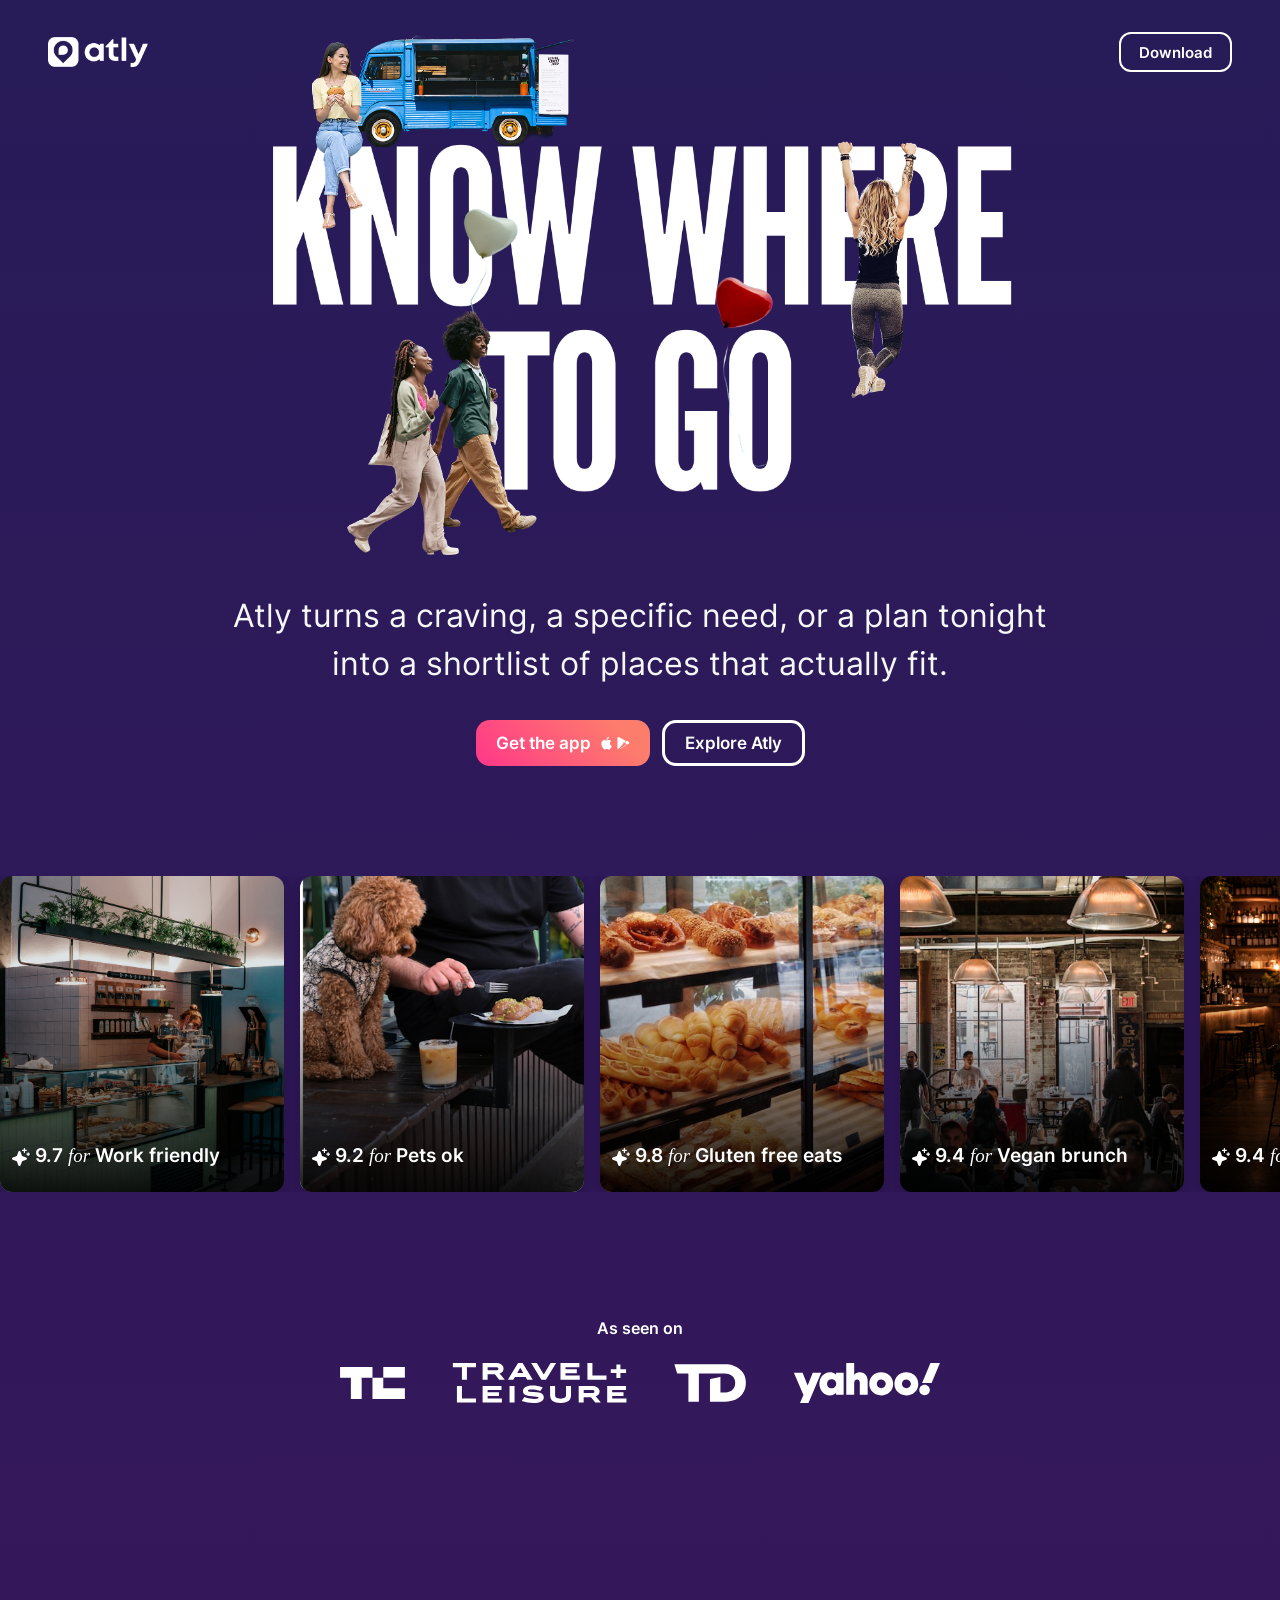
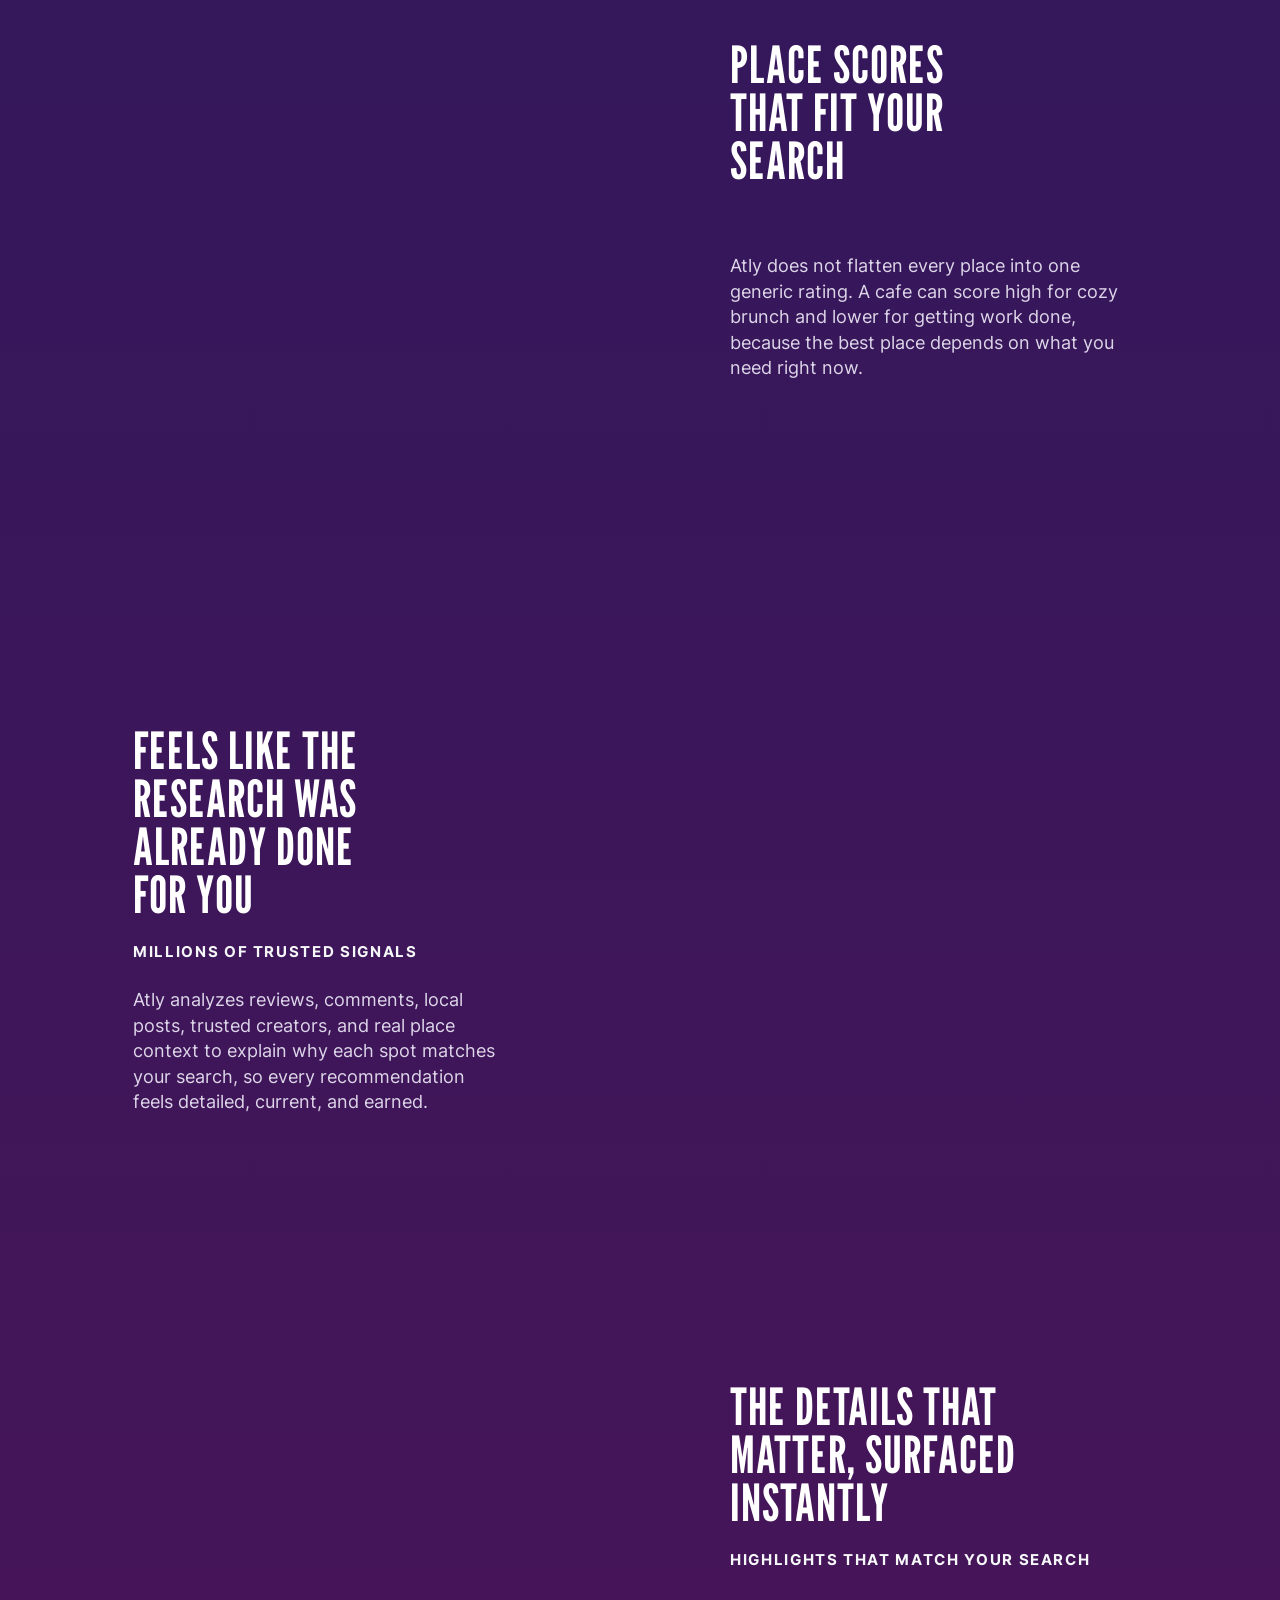
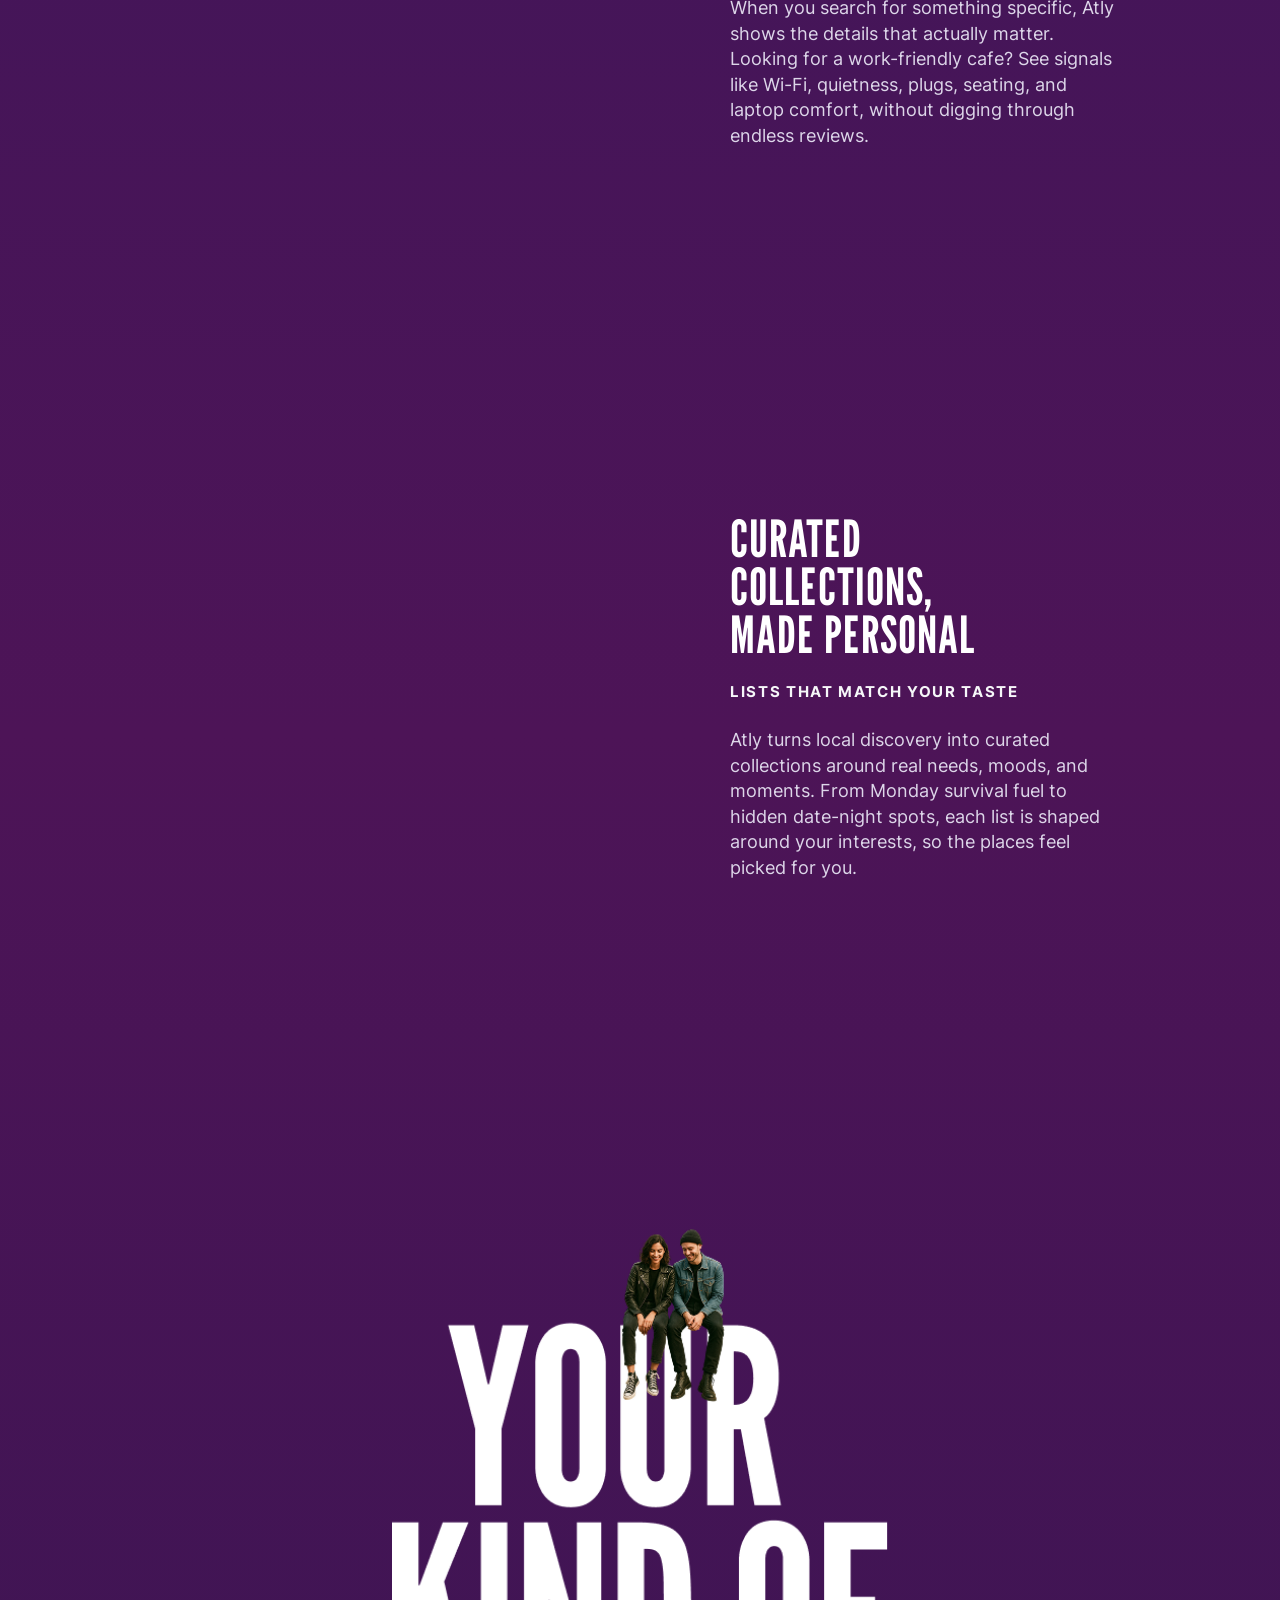
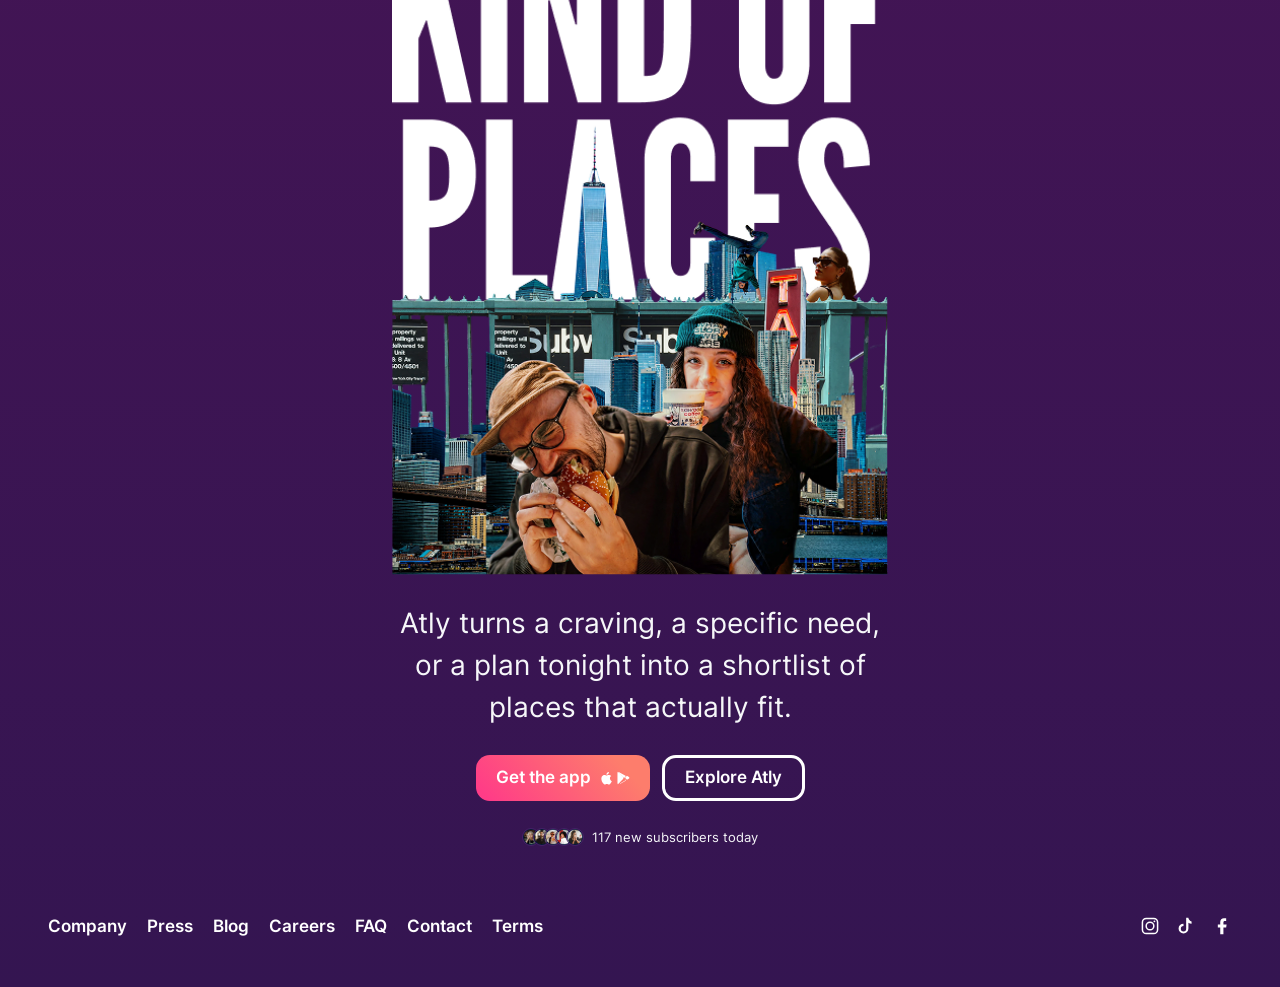
==== landing.html @ 6e307c1f "Add landing page with 4 feature sections New landing.html with placeholder image containers (5% opac" ====
<!DOCTYPE html>
<html lang="en">
<head>
  <meta charset="UTF-8">
  <meta name="viewport" content="width=device-width, initial-scale=1.0">
  <title>Atly | Know where to go</title>
  <meta
    name="description"
    content="Atly turns a craving, a specific need, or a plan tonight into a shortlist of places that actually fit."
  >
  <link rel="icon" href="assets/app-icon.png">
  <link rel="preconnect" href="https://fonts.googleapis.com">
  <link rel="preconnect" href="https://fonts.gstatic.com" crossorigin>
  <link href="https://fonts.googleapis.com/css2?family=League+Gothic&display=swap" rel="stylesheet">
  <link rel="preload" href="assets/Inter-Regular.ttf" as="font" type="font/ttf" crossorigin>
  <link rel="preload" href="assets/Inter-SemiBold.ttf" as="font" type="font/ttf" crossorigin>
  <link rel="preload" href="assets/Inter-Bold.ttf" as="font" type="font/ttf" crossorigin>
  <link rel="stylesheet" href="styles.css">
</head>
<body>
  <header class="site-header" aria-label="Atly landing page header">
    <a class="brand" href="#top" aria-label="Atly home">
      <img class="brand-wordmark" src="assets/logo-wordmark.png" alt="Atly">
    </a>

    <a class="button button-outline button-header header-download" href="https://apps.apple.com/us/app/atly-know-where-to-go/id1449597018">
      Download
    </a>

    <button class="hamburger" aria-label="Open menu" aria-expanded="false" aria-controls="mobile-menu">
      <svg width="24" height="24" viewBox="0 0 24 24" fill="none">
        <line x1="3" y1="6" x2="21" y2="6" stroke="currentColor" stroke-width="2" stroke-linecap="round"/>
        <line x1="3" y1="12" x2="21" y2="12" stroke="currentColor" stroke-width="2" stroke-linecap="round"/>
        <line x1="3" y1="18" x2="21" y2="18" stroke="currentColor" stroke-width="2" stroke-linecap="round"/>
      </svg>
    </button>

    <nav id="mobile-menu" class="mobile-menu" aria-label="Mobile navigation">
      <button class="mobile-menu__close" aria-label="Close menu">
        <svg width="24" height="24" viewBox="0 0 24 24" fill="none">
          <line x1="6" y1="6" x2="18" y2="18" stroke="currentColor" stroke-width="2" stroke-linecap="round"/>
          <line x1="18" y1="6" x2="6" y2="18" stroke="currentColor" stroke-width="2" stroke-linecap="round"/>
        </svg>
      </button>
      <a href="https://www.atly.com/">Company</a>
      <a href="https://www.atly.com/news">Press</a>
      <a href="https://www.atly.com/blog">Blog</a>
      <a href="https://www.atly.com/careers">Careers</a>
      <a href="#faq">FAQ</a>
      <a href="https://www.atly.com/contact-us">Contact</a>
      <a href="https://www.atly.com/terms-of-use">Terms</a>
    </nav>
  </header>

  <main id="top">
    <section class="hero" aria-labelledby="hero-title">
      <div class="hero__canvas">
        <div class="hero__main">
          <h1 id="hero-title" class="sr-only">Know where to go</h1>
          <div class="hero__heading-wrap" aria-hidden="true">
            <img
              class="hero__heading-image"
              src="assets/final-frame/hero-heading.png"
              alt=""
            >
          </div>

          <p class="hero__copy">
            Atly turns a craving, a specific need, or a plan tonight<br>into a shortlist of places that actually fit.
          </p>

          <div class="hero__actions" aria-label="Primary actions">
            <a class="button button-primary" href="https://apps.apple.com/us/app/atly-know-where-to-go/id1449597018">
              <span>Get the app</span>
              <span class="store-icons" aria-hidden="true">
                <svg viewBox="0 0 17 20" role="presentation">
                  <path d="M14.1 10.5c0-2.1 1.8-3.1 1.9-3.2-1-1.5-2.7-1.7-3.3-1.7-1.4-.2-2.7.8-3.4.8-.7 0-1.8-.8-3-.8-1.5 0-2.9.9-3.7 2.2-1.6 2.8-.4 6.9 1.2 9.1.8 1.1 1.7 2.4 2.9 2.3 1.2 0 1.6-.8 3-.8 1.4 0 1.8.8 3 .8 1.2 0 2-1.1 2.8-2.2.9-1.3 1.3-2.6 1.3-2.7-.1 0-2.7-1-2.7-4zM11.8 4.1c.6-.7 1.1-1.8 1-2.8-.9 0-2 .6-2.7 1.3-.6.7-1.1 1.8-1 2.8 1 .1 2-.5 2.7-1.3z" fill="currentColor"/>
                </svg>
                <svg viewBox="0 0 18 20" role="presentation">
                  <path d="M9.4 9.1 1.8 1.2c-.4.3-.7.8-.7 1.5v14.6c0 .7.3 1.2.7 1.5l7.6-7.9zm1.2 1.2 2.6 2.7-9 5.1c.3.2.7.2 1.1 0l8.1-4.6-2.8-3.2zm6.4-2.2-2.4-1.4-2.7 2.9 2.8 2.9 2.3-1.3c.7-.4 1.1-.9 1.1-1.6 0-.6-.4-1.1-1.1-1.5zm-12.8-6 9 5.1-2.6 2.7-7.6-7.8c.4-.3.9-.3 1.2 0z" fill="currentColor"/>
                </svg>
              </span>
            </a>

            <a class="button button-outline" href="https://www.atly.com/">
              Explore Atly
            </a>
          </div>
        </div>

        <div class="spotlight" aria-labelledby="spotlight-title">
        <h2 id="spotlight-title" class="sr-only">Examples of Atly context-based scoring</h2>

        <div class="spotlight__viewport">
          <div class="spotlight__rail" data-hero-rail aria-label="Atly score examples">
            <div class="spotlight__track" data-hero-track>
              <article class="spotlight-card">
                <img src="assets/figma/card-work-friendly.png" alt="Bright cafe interior with airy seating">
                <p class="spotlight-card__score">
                  <img src="assets/figma/icon-sparkle.svg" alt="" aria-hidden="true">
                  <span>9.7 <em>for</em> Work friendly</span>
                </p>
              </article>

              <article class="spotlight-card">
                <img src="assets/figma/card-pets-ok.png" alt="Curly dog near a coffee counter">
                <p class="spotlight-card__score">
                  <img src="assets/figma/icon-sparkle.svg" alt="" aria-hidden="true">
                  <span>9.2 <em>for</em> Pets ok</span>
                </p>
              </article>

              <article class="spotlight-card">
                <img src="assets/figma/card-gluten-free.png" alt="Pastries displayed behind glass">
                <p class="spotlight-card__score">
                  <img src="assets/figma/icon-sparkle.svg" alt="" aria-hidden="true">
                  <span>9.8 <em>for</em> Gluten free eats</span>
                </p>
              </article>

              <article class="spotlight-card">
                <img src="assets/figma/card-vegan-brunch.png" alt="Cafe dining room with tall windows">
                <p class="spotlight-card__score">
                  <img src="assets/figma/icon-sparkle.svg" alt="" aria-hidden="true">
                  <span>9.4 <em>for</em> Vegan brunch</span>
                </p>
              </article>

              <article class="spotlight-card">
                <img src="assets/figma/card-date-night.png" alt="Moody restaurant with a couple at dinner">
                <p class="spotlight-card__score">
                  <img src="assets/figma/icon-sparkle.svg" alt="" aria-hidden="true">
                  <span>9.4 <em>for</em> Date night</span>
                </p>
              </article>
            </div>
          </div>
        </div>
        </div>

      </div>
    </section>

    <div class="press-strip" aria-label="Press mentions">
      <p>As seen on</p>
      <img src="assets/figma/logo-strip.svg" alt="TC, Travel + Leisure, TD, and Yahoo">
    </div>

    <section class="feature feature-score" aria-labelledby="feature-score-title">
      <div class="feature__visual">
        <div class="feature__visual-placeholder"></div>
      </div>

      <div class="feature__copy feature__copy--score">
        <h2 id="feature-score-title" class="fade-in-up">
          <span>Place scores</span>
          <span>that fit your</span>
          <span>search</span>
        </h2>
        <p class="feature__support fade-in-up">One place. Different scores.</p>
        <p class="fade-in-up">
          Atly does not flatten every place into one generic rating. A cafe can score high for cozy brunch and lower for getting work done, because the best place depends on what you need right now.
        </p>
      </div>
    </section>

    <section class="feature feature-signals" aria-labelledby="feature-signals-title">
      <div class="feature__visual">
        <div class="feature__visual-placeholder"></div>
      </div>

      <div class="feature__copy feature__copy--signals">
        <h2 id="feature-signals-title" class="fade-in-up">
          <span>Feels like the</span>
          <span>research was</span>
          <span>already done</span>
          <span>for you</span>
        </h2>
        <p class="feature__support fade-in-up">Millions of trusted signals</p>
        <p class="fade-in-up">
          Atly analyzes reviews, comments, local posts, trusted creators, and real place context to explain why each spot matches your search, so every recommendation feels detailed, current, and earned.
        </p>
      </div>
    </section>

    <section class="feature feature-highlights" aria-labelledby="feature-highlights-title">
      <div class="feature__visual">
        <div class="feature__visual-placeholder"></div>
      </div>

      <div class="feature__copy feature__copy--highlights">
        <h2 id="feature-highlights-title" class="fade-in-up">
          <span>The details that</span>
          <span>matter, surfaced</span>
          <span>instantly</span>
        </h2>
        <p class="feature__support fade-in-up">Highlights that match your search</p>
        <p class="fade-in-up">
          When you search for something specific, Atly shows the details that actually matter. Looking for a work-friendly cafe? See signals like Wi-Fi, quietness, plugs, seating, and laptop comfort, without digging through endless reviews.
        </p>
      </div>
    </section>

    <section class="feature feature-collections" aria-labelledby="feature-collections-title">
      <div class="feature__visual">
        <div class="feature__visual-placeholder"></div>
      </div>

      <div class="feature__copy feature__copy--collections">
        <h2 id="feature-collections-title" class="fade-in-up">
          <span>Curated</span>
          <span>collections,</span>
          <span>made personal</span>
        </h2>
        <p class="feature__support fade-in-up">Lists that match your taste</p>
        <p class="fade-in-up">
          Atly turns local discovery into curated collections around real needs, moods, and moments. From Monday survival fuel to hidden date-night spots, each list is shaped around your interests, so the places feel picked for you.
        </p>
      </div>
    </section>

    <section class="closing" aria-labelledby="closing-title">
      <div class="closing__inner">
        <h2 id="closing-title" class="sr-only">Your kind of places</h2>
        <img
          class="closing__heading-image"
          src="assets/FooterCollage.png"
          alt=""
          aria-hidden="true"
        >

        <p class="closing__copy">
          Atly turns a craving, a specific need,<br>or a plan tonight into a shortlist of<br>places that actually fit.
        </p>

        <div class="hero__actions" aria-label="Closing actions">
          <a class="button button-primary" href="https://apps.apple.com/us/app/atly-know-where-to-go/id1449597018">
            <span>Get the app</span>
            <span class="store-icons" aria-hidden="true">
              <svg viewBox="0 0 17 20" role="presentation">
                <path d="M14.1 10.5c0-2.1 1.8-3.1 1.9-3.2-1-1.5-2.7-1.7-3.3-1.7-1.4-.2-2.7.8-3.4.8-.7 0-1.8-.8-3-.8-1.5 0-2.9.9-3.7 2.2-1.6 2.8-.4 6.9 1.2 9.1.8 1.1 1.7 2.4 2.9 2.3 1.2 0 1.6-.8 3-.8 1.4 0 1.8.8 3 .8 1.2 0 2-1.1 2.8-2.2.9-1.3 1.3-2.6 1.3-2.7-.1 0-2.7-1-2.7-4zM11.8 4.1c.6-.7 1.1-1.8 1-2.8-.9 0-2 .6-2.7 1.3-.6.7-1.1 1.8-1 2.8 1 .1 2-.5 2.7-1.3z" fill="currentColor"/>
              </svg>
              <svg viewBox="0 0 18 20" role="presentation">
                <path d="M9.4 9.1 1.8 1.2c-.4.3-.7.8-.7 1.5v14.6c0 .7.3 1.2.7 1.5l7.6-7.9zm1.2 1.2 2.6 2.7-9 5.1c.3.2.7.2 1.1 0l8.1-4.6-2.8-3.2zm6.4-2.2-2.4-1.4-2.7 2.9 2.8 2.9 2.3-1.3c.7-.4 1.1-.9 1.1-1.6 0-.6-.4-1.1-1.1-1.5zm-12.8-6 9 5.1-2.6 2.7-7.6-7.8c.4-.3.9-.3 1.2 0z" fill="currentColor"/>
              </svg>
            </span>
          </a>

          <a class="button button-outline" href="https://www.atly.com/">
            Explore Atly
          </a>
        </div>

        <div class="subscriber-proof">
          <div class="subscriber-proof__avatars" aria-hidden="true">
            <img src="assets/figma/avatar-1.png" alt="">
            <img src="assets/figma/avatar-2.png" alt="">
            <img src="assets/figma/avatar-3.png" alt="">
            <img src="assets/figma/avatar-4.png" alt="">
            <img src="assets/figma/avatar-5.png" alt="">
          </div>
          <p>117 new subscribers today</p>
        </div>

        <footer class="site-footer">
          <nav class="footer-links" aria-label="Footer">
            <a href="https://www.atly.com/">Company</a>
            <a href="https://www.atly.com/news">Press</a>
            <a href="https://www.atly.com/blog">Blog</a>
            <a href="https://www.atly.com/careers">Careers</a>
            <a href="#faq">FAQ</a>
            <a href="https://www.atly.com/contact-us">Contact</a>
            <a href="https://www.atly.com/terms-of-use">Terms</a>
          </nav>

          <div class="footer-social" aria-label="Social links">
            <a href="https://www.instagram.com/atly/" aria-label="Atly on Instagram">
              <svg viewBox="0 0 24 24" role="presentation">
                <path d="M7.5 2h9A5.5 5.5 0 0 1 22 7.5v9a5.5 5.5 0 0 1-5.5 5.5h-9A5.5 5.5 0 0 1 2 16.5v-9A5.5 5.5 0 0 1 7.5 2Zm0 1.8A3.7 3.7 0 0 0 3.8 7.5v9a3.7 3.7 0 0 0 3.7 3.7h9a3.7 3.7 0 0 0 3.7-3.7v-9a3.7 3.7 0 0 0-3.7-3.7Zm9.8 1.5a1.1 1.1 0 1 1 0 2.2 1.1 1.1 0 0 1 0-2.2ZM12 6.5A5.5 5.5 0 1 1 6.5 12 5.5 5.5 0 0 1 12 6.5Zm0 1.8A3.7 3.7 0 1 0 15.7 12 3.7 3.7 0 0 0 12 8.3Z" fill="currentColor"/>
              </svg>
            </a>
            <a href="https://www.tiktok.com/@atlyofficial" aria-label="Atly on TikTok">
              <svg viewBox="0 0 24 24" role="presentation">
                <path d="M14.8 2c.4 2.2 1.7 3.8 3.9 4.5v2.8a7.5 7.5 0 0 1-3.8-1.1v6.9A5.9 5.9 0 1 1 9 9.2v2.9a3.2 3.2 0 1 0 3.2 3.2V2h2.6Z" fill="currentColor"/>
              </svg>
            </a>
            <a href="https://www.facebook.com/atlyofficial" aria-label="Atly on Facebook">
              <svg viewBox="0 0 24 24" role="presentation">
                <path d="M13.7 22v-8.3H17l.5-3.6h-3.8V7.8c0-1 .3-1.8 1.8-1.8H17V2.7c-.3 0-1.4-.1-2.7-.1-2.6 0-4.4 1.6-4.4 4.6v2.9H7v3.6h2.9V22h3.8Z" fill="currentColor"/>
              </svg>
            </a>
          </div>
        </footer>
      </div>
    </section>
  </main>

  <script src="script.js"></script>
</body>
</html>
---- styles.css ----
:root {
  --bg-top: #271b58;
  --bg-mid: #4d1457;
  --bg-bottom: #341551;
  --white: #ffffff;
  --copy: #f6f7f9;
  --copy-soft: #ddd6e9;
  --shell-width: 1014px;
  --content-width: 1014px;
  --header-width: 1280px;
  --hero-frame-height: 834px;
  --card-width: 284px;
  --card-gap: 16px;
  --spotlight-card-height: 316px;
  /* Default card row (25-1733): uniform height; vertical nudge matches anchored rail */
  --spotlight-shift-y: calc(var(--spotlight-card-height) * 0.72);
  --hero-edge-gap: 16px;
  --hero-clear-to-cards: calc(var(--hero-edge-gap) + var(--spotlight-card-height) * 0.15);
  --feature-gap: 48px;
  --feature-gap-signals: 88px;
  /* 64px top inset + logo / button row */
  --site-header-stack: 80px;
  --hero-copy-size: 32px;
  --footer-link-size: 17px;
  /* Figma default row (25:1733) */
  --shadow-card: 0 3.2px 9.6px rgba(0, 0, 0, 0.1), 0 9.6px 28.8px rgba(0, 0, 0, 0.13);
  --ease-out: cubic-bezier(0.23, 1, 0.32, 1);
  --ease-in-out: cubic-bezier(0.77, 0, 0.175, 1);
}

@font-face {
  font-family: "Inter";
  src: url("assets/Inter-Regular.ttf") format("truetype");
  font-weight: 400;
  font-display: swap;
}

@font-face {
  font-family: "Inter";
  src: url("assets/Inter-SemiBold.ttf") format("truetype");
  font-weight: 600;
  font-display: swap;
}

@font-face {
  font-family: "Inter";
  src: url("assets/Inter-Bold.ttf") format("truetype");
  font-weight: 700;
  font-display: swap;
}

* {
  box-sizing: border-box;
}

html {
  scroll-behavior: smooth;
  background: var(--bg-bottom);
}

body {
  position: relative;
  min-height: 100vh;
  min-width: 320px;
  margin: 0;
  color: var(--white);
  font-family: "Inter", sans-serif;
  overflow-x: hidden;
  background: linear-gradient(180deg, var(--bg-top) 0%, #36175b 31%, var(--bg-mid) 68%, var(--bg-bottom) 100%);
}

body::before {
  position: fixed;
  inset: 0;
  z-index: -1;
  content: "";
  pointer-events: none;
  background:
    linear-gradient(rgba(255, 255, 255, 0.022) 1px, transparent 1px),
    linear-gradient(90deg, rgba(255, 255, 255, 0.022) 1px, transparent 1px);
  background-size: 78px 78px;
}

img {
  display: block;
  max-width: 100%;
}

a {
  color: inherit;
  text-decoration: none;
}

button {
  font: inherit;
}

.sr-only {
  position: absolute;
  width: 1px;
  height: 1px;
  padding: 0;
  margin: -1px;
  overflow: hidden;
  clip: rect(0, 0, 0, 0);
  white-space: nowrap;
  border: 0;
}

.feature {
  width: calc(100% - 40px);
  max-width: var(--content-width);
  margin: 0 auto;
}

.site-header {
  display: flex;
  align-items: center;
  justify-content: space-between;
  width: 100%;
  max-width: none;
  margin: 0;
  padding: 32px 48px 0;
  box-sizing: border-box;
}

.brand-wordmark {
  width: 100px;
  height: auto;
}

.hamburger {
  display: none;
  align-items: center;
  justify-content: center;
  width: 44px;
  height: 44px;
  padding: 0;
  border: 0;
  border-radius: 8px;
  background: transparent;
  color: var(--white);
  cursor: pointer;
}

.mobile-menu {
  display: none;
  position: fixed;
  inset: 0;
  z-index: 100;
  flex-direction: column;
  align-items: center;
  justify-content: center;
  gap: 28px;
  background: var(--bg-top);
  opacity: 0;
  visibility: hidden;
  transition: opacity 250ms var(--ease-out), visibility 250ms var(--ease-out);
}

.mobile-menu.is-open {
  opacity: 1;
  visibility: visible;
}

.mobile-menu__close {
  position: absolute;
  top: 24px;
  right: 20px;
  display: flex;
  align-items: center;
  justify-content: center;
  width: 44px;
  height: 44px;
  padding: 0;
  border: 0;
  background: transparent;
  color: var(--white);
  cursor: pointer;
}

.mobile-menu a {
  font-size: 20px;
  font-weight: 600;
  color: var(--white);
  line-height: 1.6;
}

.button {
  display: inline-flex;
  align-items: center;
  justify-content: center;
  gap: 8px;
  min-height: 46px;
  padding: 0 20px;
  border-radius: 14px;
  font-size: 17px;
  font-weight: 600;
  line-height: 1;
  white-space: nowrap;
  transition: transform 160ms var(--ease-out);
}

@media (hover: hover) and (pointer: fine) {
  .button:hover {
    transform: translateY(-2px);
  }
}

.button:active {
  transform: scale(0.97);
}

.button:hover:active {
  transform: scale(0.97);
}

.button:focus-visible {
  outline: 2px solid var(--white);
  outline-offset: 3px;
}

.button-primary {
  border: 0;
  color: var(--white);
  background: linear-gradient(48deg, #ff3c87 6%, #fd7d6c 83%);
}

.button-outline {
  border: 3px solid var(--white);
  color: var(--white);
  background: transparent;
}

.button-header {
  min-height: 40px;
  padding: 0 18px;
  border-radius: 12px;
  font-size: 15px;
  border-width: 2px;
}

.store-icons {
  display: inline-flex;
  align-items: center;
  gap: 3px;
}

.store-icons svg {
  width: 14px;
  height: 14px;
}

main {
  display: grid;
  gap: 0;
  padding: 0;
}

.hero {
  width: 100%;
  display: flex;
  flex-direction: column;
  min-height: calc(100vh - var(--site-header-stack));
  min-height: calc(100svh - var(--site-header-stack));
  padding-top: var(--hero-edge-gap);
  box-sizing: border-box;
  overflow: hidden;
}

.hero__canvas {
  position: relative;
  flex: 1 1 auto;
  display: flex;
  flex-direction: column;
  width: 100%;
  min-height: 0;
  box-sizing: border-box;
}

.hero__main {
  position: relative;
  left: 0;
  flex: 1 1 auto;
  display: flex;
  flex-direction: column;
  justify-content: center;
  align-items: center;
  gap: clamp(24px, 3.6vh, 48px);
  width: 100vw;
  max-width: 100vw;
  min-height: 0;
  padding: 0 32px var(--hero-clear-to-cards);
  box-sizing: border-box;
}

.hero__heading-wrap {
  width: 100%;
  box-sizing: border-box;
  display: flex;
  justify-content: center;
  align-items: flex-start;
}

.hero__heading-image {
  display: block;
  width: 1296px;
  max-width: none;
  height: auto;
}

.hero__copy,
.closing__copy {
  margin: 0;
  color: var(--copy);
  font-size: var(--hero-copy-size);
  line-height: 1.5;
  text-align: center;
}

.hero__copy {
  width: min(900px, 100%);
}

.closing__copy {
  width: min(600px, 100%);
  font-size: 28px;
}

.hero__actions {
  display: flex;
  flex-wrap: wrap;
  align-items: center;
  justify-content: center;
  gap: 12px;
  margin: 0;
  padding: 0;
}

.spotlight {
  width: 100%;
  max-width: 100vw;
  flex: 0 0 auto;
  display: grid;
  gap: 0;
  padding-top: 0;
  overflow: hidden;
}

.spotlight__viewport {
  width: 100vw;
  margin-left: calc(50% - 50vw);
  overflow: hidden;
}

.spotlight__rail {
  overflow: hidden;
  padding-block: 0;
}

.spotlight__track {
  display: flex;
  gap: var(--card-gap);
  align-items: stretch;
  width: max-content;
  min-width: 100vw;
}

.spotlight-card {
  position: relative;
  flex: 0 0 var(--card-width);
  width: var(--card-width);
  height: var(--spotlight-card-height);
  overflow: hidden;
  border: 0;
  border-radius: 12px;
  background: #2c1a58;
  box-shadow: var(--shadow-card);
  transition: transform 180ms var(--ease-out);
}

@media (hover: hover) and (pointer: fine) {
  .spotlight-card:hover {
    z-index: 2;
    transform: scale(1.02);
  }
}

.spotlight-card::after {
  position: absolute;
  inset: 0;
  content: "";
  background: linear-gradient(180deg, rgba(0, 0, 0, 0) 32%, #000 100%);
  opacity: 0.9;
  pointer-events: none;
}

.spotlight-card > img:first-child {
  width: 100%;
  height: 100%;
  object-fit: cover;
}

.spotlight-card__score {
  position: absolute;
  left: 12px;
  right: 20px;
  bottom: 20px;
  z-index: 1;
  display: flex;
  align-items: center;
  gap: 5px;
  margin: 0;
  font-size: 19px;
  font-weight: 600;
  line-height: 1.6;
}

.spotlight-card__score img {
  width: 18px;
  height: 18px;
  flex: 0 0 auto;
}

.spotlight-card__score em {
  font-family: Georgia, "Times New Roman", serif;
  font-style: italic;
  font-weight: 400;
}

.press-strip {
  display: grid;
  justify-items: center;
  align-content: start;
  gap: 24px;
  margin: -32px 0 0;
  padding: 48px 0;
}

.press-strip p {
  margin: 0;
  font-size: 16px;
  font-weight: 600;
  line-height: 1.22;
}

.press-strip img {
  width: min(600px, calc(100vw - 80px));
  height: auto;
}

.feature {
  width: calc(100% - 48px);
  max-width: var(--shell-width);
  margin: 48px auto 0;
  display: grid;
  grid-template-columns: 549px 1fr;
  align-items: start;
  justify-content: space-between;
  gap: var(--feature-gap);
  min-height: 684px;
  padding-top: 42px;
}

.feature-signals {
  grid-template-columns: 1fr 562px;
  gap: var(--feature-gap-signals);
}

.feature-signals .feature__visual {
  order: 2;
}

.feature-signals .feature__copy {
  order: 1;
}

.feature-score {
  margin-top: 80px;
}

.feature-signals {
  margin-top: 0;
}

.feature__visual {
  min-width: 0;
  background: transparent;
  line-height: 0;
}

.feature-score .feature__visual {
  width: 549px;
  max-width: 549px;
}

.feature-signals .feature__visual {
  width: 562px;
  max-width: 562px;
  justify-self: end;
  background: transparent;
}

.feature__visual img {
  width: 100%;
  height: auto;
  object-fit: contain;
  max-width: 100%;
  vertical-align: top;
}

.feature__copy {
  min-width: 0;
}

.feature-score .feature__copy {
  padding-top: 74px;
}

.feature-signals .feature__copy {
  padding-top: 76px;
}

.feature__copy h2 {
  display: grid;
  gap: 2px;
  margin: 0;
  font-family: "League Gothic", sans-serif;
  font-size: clamp(2.75rem, 4vw, 3.625rem);
  font-weight: 400;
  line-height: 0.9;
  letter-spacing: 0.02em;
  text-transform: uppercase;
}

.feature__copy h2 span {
  display: block;
  white-space: nowrap;
}

.feature__copy--score h2 {
  max-width: min(32rem, 100%);
}

.feature__copy--signals h2 {
  max-width: min(34rem, 100%);
}

.feature__support {
  max-width: 390px;
  margin: 24px 0 0;
  color: var(--copy);
  font-size: 15px;
  font-weight: 700;
  letter-spacing: 0.11em;
  line-height: 1.45;
  text-transform: uppercase;
}

.feature__copy > p:last-child {
  max-width: 390px;
  margin: 24px 0 0;
  color: var(--copy-soft);
  font-size: 18px;
  line-height: 1.42;
}

.closing__inner {
  display: grid;
  justify-items: center;
  align-content: start;
  gap: clamp(20px, 3vh, 36px);
  width: 100%;
  max-width: none;
  margin: 0;
  padding: 48px 64px 0;
  box-sizing: border-box;
}

.closing__inner > .site-footer {
  justify-self: stretch;
  width: auto;
  margin: 0 -64px;
  box-sizing: border-box;
}

.closing {
  margin-top: 0;
  min-height: auto;
}

.closing__heading-image {
  width: min(496px, calc(100vw - 128px));
  height: auto;
  margin: 0;
}

.subscriber-proof {
  display: flex;
  align-items: center;
  gap: 8px;
  margin: 0;
  color: var(--copy);
  font-size: 13px;
  font-weight: 500;
  line-height: 1.5;
}

.subscriber-proof p {
  margin: 0;
}

.subscriber-proof__avatars {
  display: flex;
  align-items: center;
}

.subscriber-proof__avatars img {
  width: 18px;
  height: 18px;
  border: 1px solid #442167;
  border-radius: 999px;
  margin-left: -7px;
}

.subscriber-proof__avatars img:first-child {
  margin-left: 0;
}

.site-footer {
  display: flex;
  flex-wrap: wrap;
  align-items: center;
  justify-content: space-between;
  gap: 24px 32px;
  margin: 0;
  padding: 40px 48px calc(48px + env(safe-area-inset-bottom, 0px));
  box-sizing: border-box;
}

.closing .hero__actions {
  padding-top: 0;
  margin: 0;
}

.footer-links {
  flex: 1 1 auto;
  min-width: 0;
  display: flex;
  flex-wrap: wrap;
  align-items: center;
  gap: 12px 20px;
  margin: 0;
  padding: 0;
  font-size: var(--footer-link-size);
  font-weight: 600;
  line-height: 1.44;
}

.footer-social {
  display: flex;
  flex-wrap: wrap;
  align-items: center;
  justify-content: flex-end;
  gap: 12px 16px;
  margin: 0;
  padding: 0;
}

.footer-social a {
  display: inline-flex;
  color: var(--white);
}

.footer-social svg {
  width: 20px;
  height: 20px;
}

@media (min-width: 1024px) {
  .hero {
    height: calc(100svh - var(--site-header-stack));
    overflow: clip;
    overflow-y: visible;
    padding-bottom: calc(var(--spotlight-card-height) * 0.2 + 28px);
  }

  .hero__canvas {
    padding-bottom: calc(var(--spotlight-card-height) * 0.12 + 8px);
  }

  .hero__heading-image {
    width: 1296px;
    max-width: none;
  }

  .spotlight {
    position: absolute;
    left: 0;
    right: 0;
    bottom: 0;
    z-index: 1;
    transform: translateY(391px);
  }

  .press-strip {
    position: relative;
    z-index: 4;
    margin-top: calc(391px - 6px);
    padding: 42px 0;
  }
}

@media (max-width: 1023px) {
  .hero {
    min-height: 760px;
  }

  .spotlight {
    margin-top: clamp(-200px, -18vw, -120px);
  }

  .spotlight__viewport {
    width: 100vw;
  }

  .spotlight-card {
    flex-basis: min(25vh, 320px);
  }
}

@media (max-width: 1080px) {
  main {
    gap: 0;
  }

  .hero__heading-image {
    width: min(720px, calc(100vw - 128px));
    max-width: min(720px, calc(100vw - 128px));
    height: auto;
  }

  .feature,
  .feature-signals {
    grid-template-columns: 1fr;
    gap: 56px;
    min-height: auto;
    padding-top: 72px;
  }

  .feature__visual,
  .feature-score .feature__visual,
  .feature-signals .feature__visual {
    width: 100%;
    max-width: 562px;
    justify-self: center;
  }

  .feature-signals .feature__visual {
    order: unset;
  }

  .feature-signals .feature__copy {
    order: unset;
  }

  .feature__copy,
  .feature__copy h2,
  .feature__support,
  .feature__copy > p:last-child {
    max-width: 100%;
  }

  .feature__copy {
    width: 100%;
    max-width: 562px;
    justify-self: center;
    padding-top: 0;
  }

  .feature__copy h2 {
    font-size: clamp(40px, 5.5vw, 54px);
  }
}

@media (max-width: 720px) {
  .feature {
    width: calc(100% - 40px);
    max-width: 100%;
    margin-left: auto;
    margin-right: auto;
  }

  .hero__canvas {
    width: 100%;
    max-width: none;
    margin: 0;
  }

  .hero__main {
    padding: 0 20px calc(20px + var(--spotlight-card-height) * 0.38 + var(--spotlight-shift-y) * 0.2);
    gap: 16px;
  }

  .closing__inner {
    width: 100%;
    max-width: none;
    margin: 0;
    padding: 32px 20px 0;
    gap: 20px;
  }

  .site-header {
    width: 100%;
    max-width: none;
    margin: 0;
    padding: 24px 20px 0;
  }

  .header-download {
    display: none;
  }

  .hamburger {
    display: flex;
  }

  .mobile-menu {
    display: flex;
  }

  .footer-links {
    display: none;
  }

  .brand-wordmark {
    width: 70px;
  }

  .button {
    min-height: 44px;
    padding: 0 16px;
    border-radius: 12px;
    font-size: 14px;
  }

  .button-header {
    min-height: 36px;
    padding: 0 14px;
    font-size: 12px;
  }

  .store-icons svg {
    width: 12px;
    height: 12px;
  }

  main {
    gap: 0;
    padding-bottom: 0;
  }

  .hero {
    min-height: 590px;
    padding-top: 24px;
  }

  .hero__heading-wrap {
    width: 100%;
    max-width: 100%;
    margin-left: 0;
  }

  .hero__heading-image {
    width: min(420px, calc(100vw - 40px));
    max-width: 100%;
    height: auto;
    margin-inline: auto;
  }

  .hero__copy,
  .closing__copy {
    width: min(360px, 100%);
    font-size: 20px;
  }

  .hero__actions {
    width: 100%;
    display: grid;
    grid-template-columns: minmax(0, 1fr) minmax(0, 1fr);
    gap: 10px;
  }

  .hero__actions .button {
    min-width: 0;
    padding-inline: 8px;
    white-space: nowrap;
  }

  .spotlight {
    gap: 24px;
    padding-top: 22px;
    margin-top: clamp(-140px, -20vw, -72px);
  }

  .spotlight__viewport {
    width: 100%;
    margin-left: 0;
  }

  .spotlight__rail {
    padding-block: 8px 4px;
  }

  .spotlight-card {
    flex: 0 0 min(62vw, 260px);
    width: min(62vw, 260px);
    height: 290px;
  }

  .spotlight-card__score {
    font-size: 11px;
  }

  .press-strip img {
    width: 210px;
    max-width: 100%;
  }

  .feature__copy h2 {
    font-size: clamp(34px, 10vw, 42px);
    line-height: 0.9;
    transform: none;
  }

  .feature__copy h2 span {
    white-space: normal;
  }

  .feature-score,
  .closing {
    margin-top: 0;
  }

  .feature__visual,
  .feature-score .feature__visual,
  .feature-signals .feature__visual {
    justify-self: center;
  }

  .feature__support {
    font-size: 11px;
  }

  .feature__copy > p:last-child {
    font-size: 14px;
  }

  .closing__heading-image {
    width: min(320px, calc(100vw - 44px));
    margin-bottom: 14px;
  }

  .subscriber-proof {
    font-size: 11px;
    margin-top: 10px;
  }

  .subscriber-proof__avatars img {
    width: 16px;
    height: 16px;
  }

  .closing__inner > .site-footer {
    margin: 0 -20px;
  }

  .site-footer {
    flex-direction: column;
    align-items: center;
    justify-content: center;
    gap: 20px;
    padding: 28px 20px calc(40px + env(safe-area-inset-bottom, 0px));
  }

  .footer-links,
  .footer-social {
    justify-content: center;
  }

  .footer-links {
    font-size: 16px;
    line-height: 1.44;
  }

  .footer-social svg {
    width: 18px;
    height: 18px;
  }
}

.fade-in-up {
  opacity: 0;
  transform: translateY(8px);
  transition: opacity 400ms var(--ease-out), transform 400ms var(--ease-out);
}

.fade-in-up.is-visible {
  opacity: 1;
  transform: translateY(0);
}

.fade-in-up:nth-child(2) { transition-delay: 50ms; }
.fade-in-up:nth-child(3) { transition-delay: 100ms; }
.fade-in-up:nth-child(4) { transition-delay: 150ms; }

@media (prefers-reduced-motion: reduce) {
  .fade-in-up {
    opacity: 1;
    transform: none;
    transition: none;
  }

  .button,
  .spotlight-card {
    transition: none;
  }

  .spotlight__track {
    animation: none;
  }
}
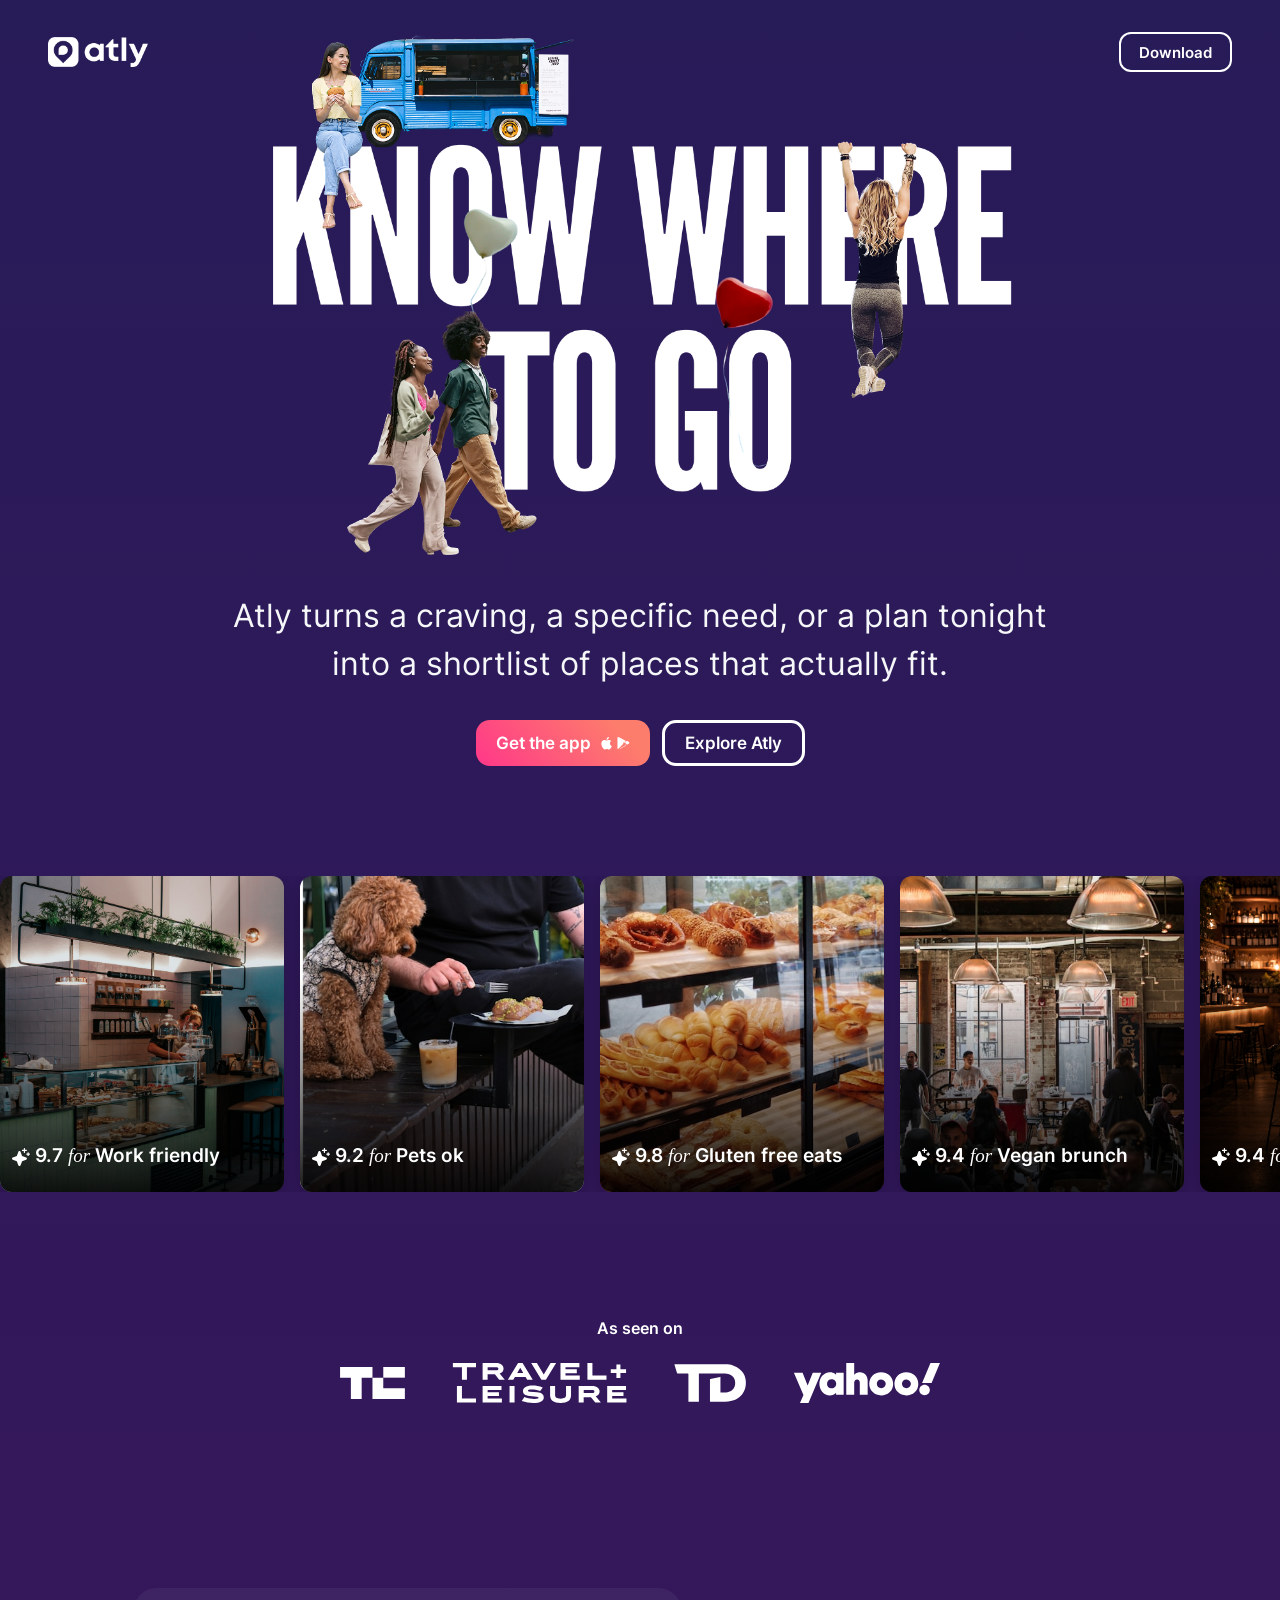
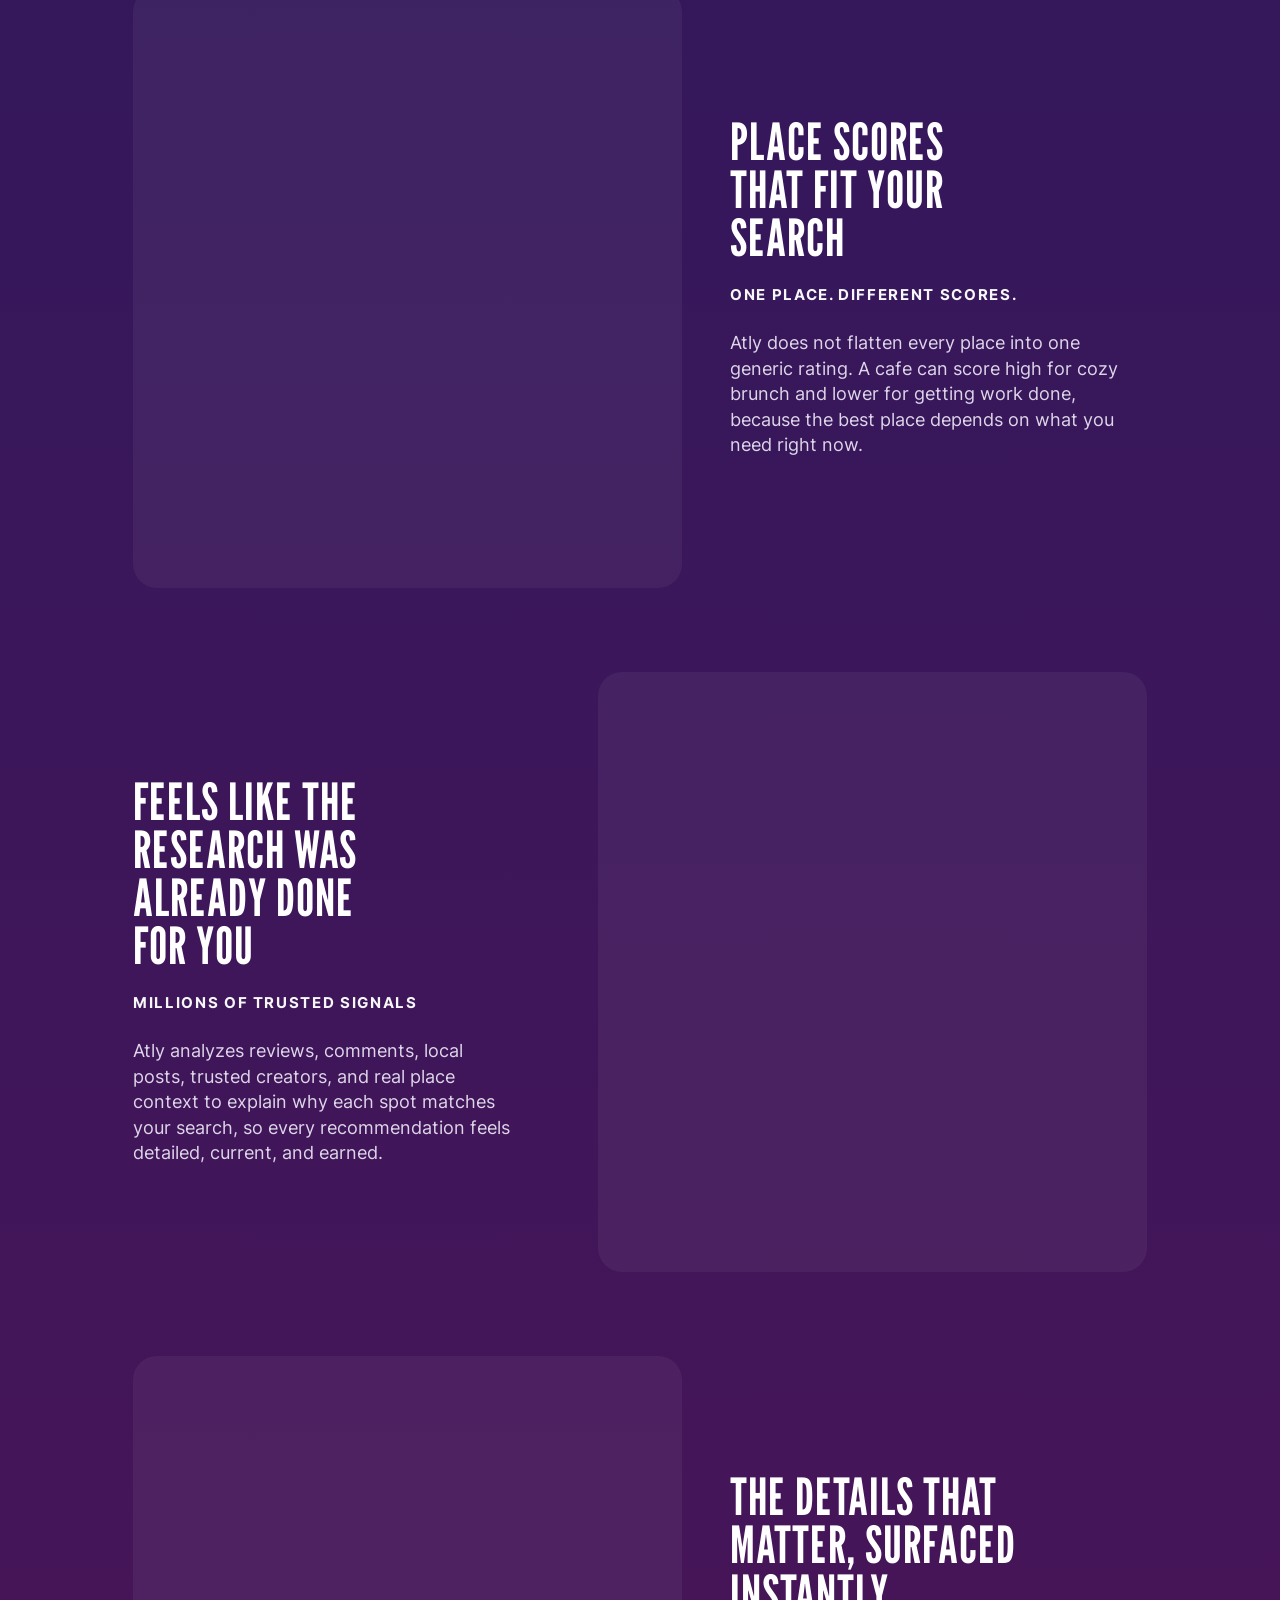
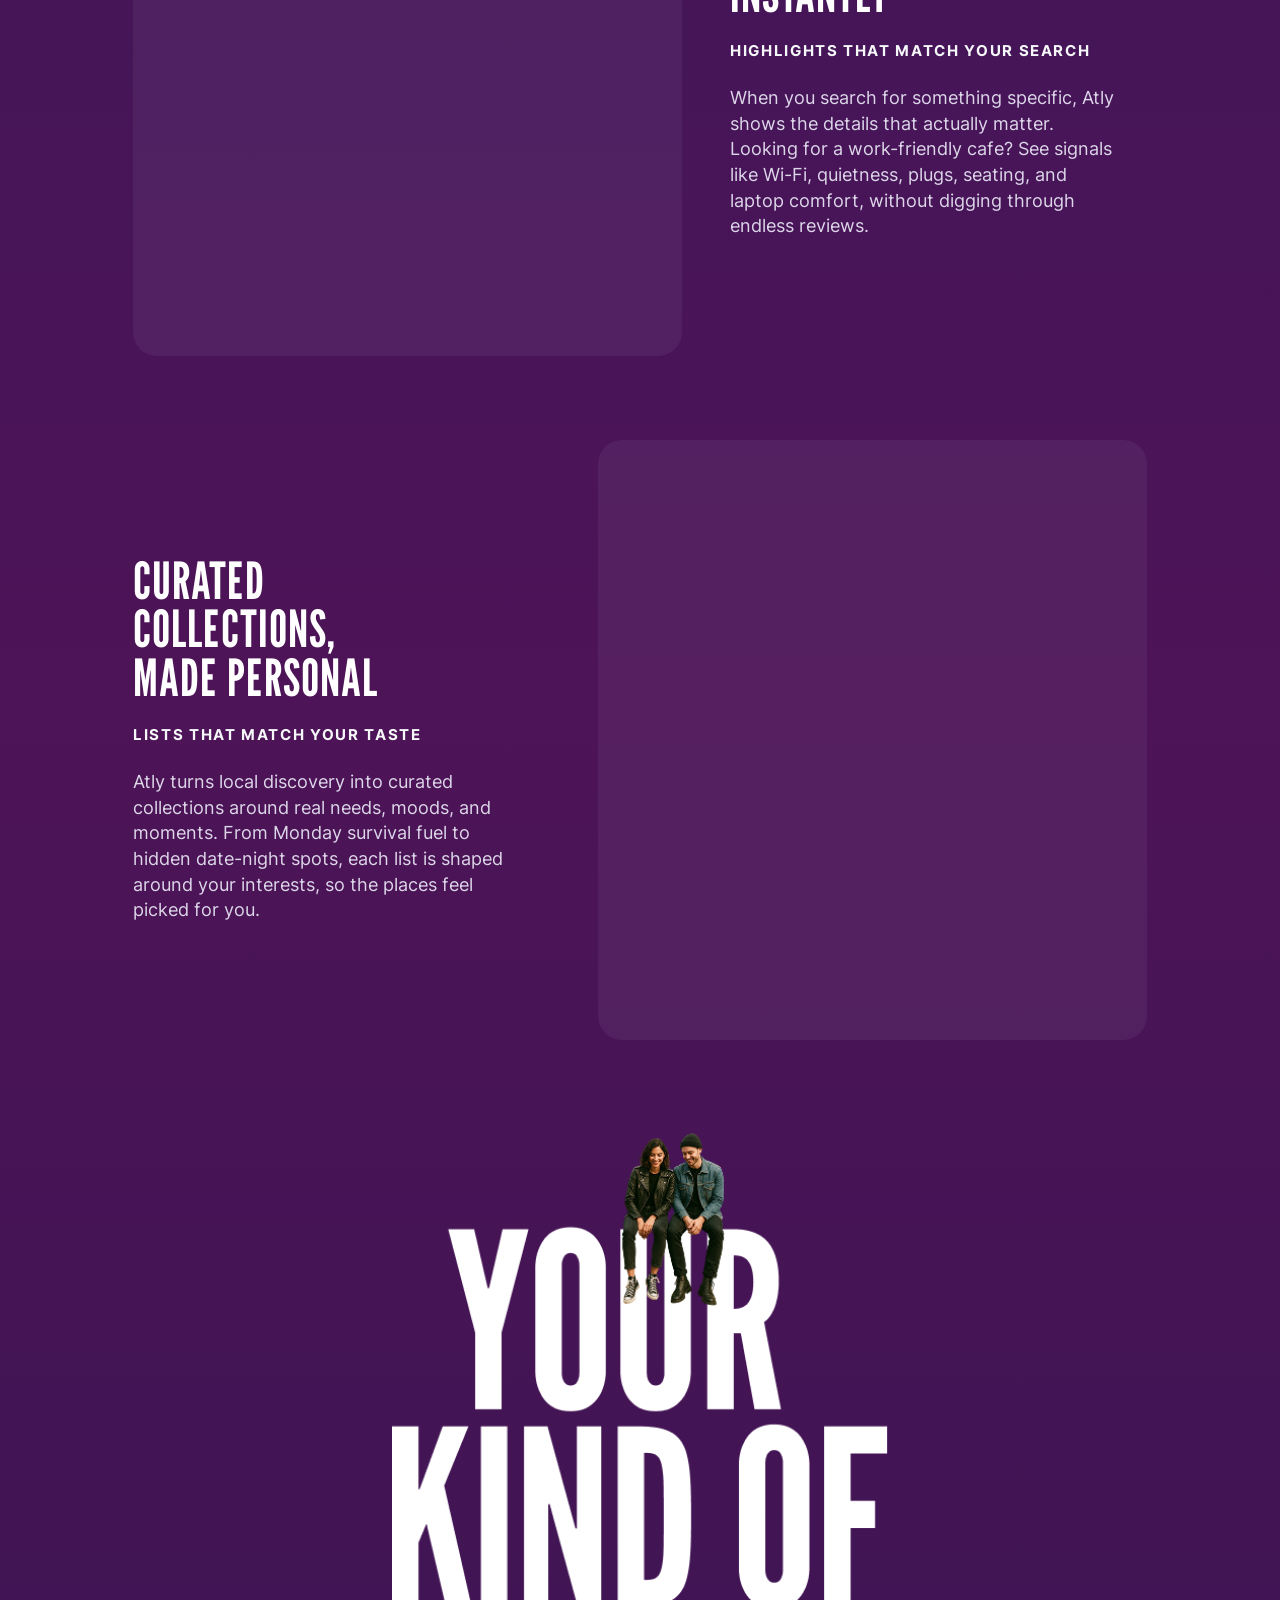
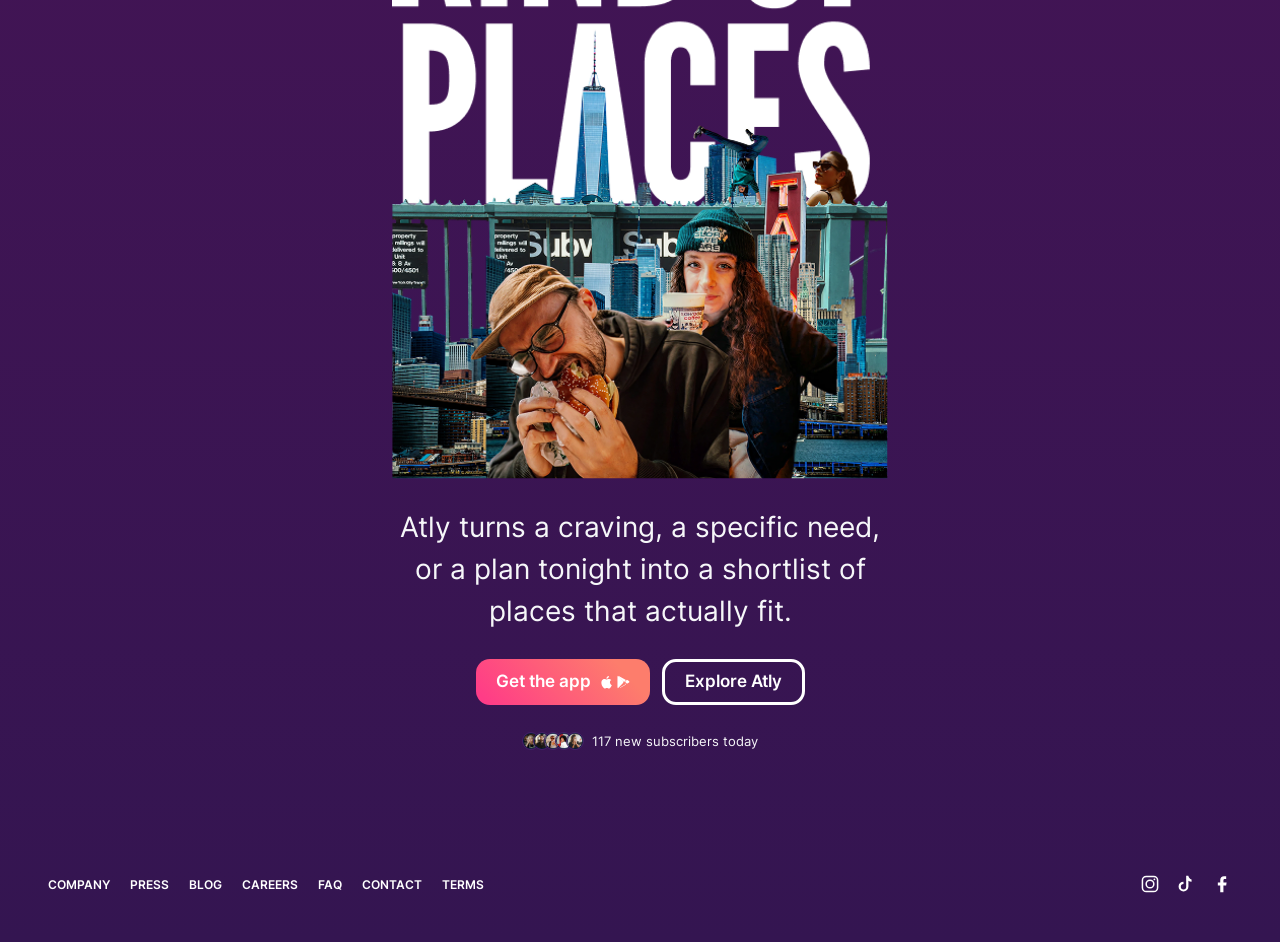
==== commit cf120a36: "optimize: clean up CSS, fix vertical centering, add OG meta tags - Remove padding-top on feature cop" ====
--- a/landing.html
+++ b/landing.html
@@ -8,6 +8,10 @@
     name="description"
     content="Atly turns a craving, a specific need, or a plan tonight into a shortlist of places that actually fit."
   >
+  <meta name="theme-color" content="#271b58">
+  <meta property="og:title" content="Atly | Know where to go">
+  <meta property="og:description" content="Atly turns a craving, a specific need, or a plan tonight into a shortlist of places that actually fit.">
+  <meta property="og:type" content="website">
   <link rel="icon" href="assets/app-icon.png">
   <link rel="preconnect" href="https://fonts.googleapis.com">
   <link rel="preconnect" href="https://fonts.gstatic.com" crossorigin>
--- a/styles.css
+++ b/styles.css
@@ -8,7 +8,6 @@
   --shell-width: 1014px;
   --content-width: 1014px;
   --header-width: 1280px;
-  --hero-frame-height: 834px;
   --card-width: 284px;
   --card-gap: 16px;
   --spotlight-card-height: 316px;
@@ -107,11 +106,7 @@
   border: 0;
 }
 
-.feature {
-  width: calc(100% - 40px);
-  max-width: var(--content-width);
-  margin: 0 auto;
-}
+/* Base .feature resets handled below in the main .feature block */
 
 .site-header {
   display: flex;
@@ -455,23 +450,26 @@
   margin: 48px auto 0;
   display: grid;
   grid-template-columns: 549px 1fr;
-  align-items: start;
+  align-items: center;
   justify-content: space-between;
   gap: var(--feature-gap);
   min-height: 684px;
   padding-top: 42px;
 }
 
-.feature-signals {
-  grid-template-columns: 1fr 562px;
+.feature-signals,
+.feature-collections {
+  grid-template-columns: 1fr 549px;
   gap: var(--feature-gap-signals);
 }
 
-.feature-signals .feature__visual {
+.feature-signals .feature__visual,
+.feature-collections .feature__visual {
   order: 2;
 }
 
-.feature-signals .feature__copy {
+.feature-signals .feature__copy,
+.feature-collections .feature__copy {
   order: 1;
 }
 
@@ -479,7 +477,9 @@
   margin-top: 80px;
 }
 
-.feature-signals {
+.feature-signals,
+.feature-highlights,
+.feature-collections {
   margin-top: 0;
 }
 
@@ -489,14 +489,16 @@
   line-height: 0;
 }
 
-.feature-score .feature__visual {
+.feature-score .feature__visual,
+.feature-highlights .feature__visual {
   width: 549px;
   max-width: 549px;
 }
 
-.feature-signals .feature__visual {
-  width: 562px;
-  max-width: 562px;
+.feature-signals .feature__visual,
+.feature-collections .feature__visual {
+  width: 549px;
+  max-width: 549px;
   justify-self: end;
   background: transparent;
 }
@@ -509,17 +511,18 @@
   vertical-align: top;
 }
 
+.feature__visual-placeholder {
+  width: 100%;
+  aspect-ratio: 549 / 600;
+  border-radius: 24px;
+  background: rgba(255, 255, 255, 0.05);
+}
+
 .feature__copy {
   min-width: 0;
 }
 
-.feature-score .feature__copy {
-  padding-top: 74px;
-}
-
-.feature-signals .feature__copy {
-  padding-top: 76px;
-}
+/* padding-top removed — grid align-items: center handles vertical centering */
 
 .feature__copy h2 {
   display: grid;
@@ -634,7 +637,7 @@
   justify-content: space-between;
   gap: 24px 32px;
   margin: 0;
-  padding: 40px 48px calc(48px + env(safe-area-inset-bottom, 0px));
+  padding: 96px 48px calc(48px + env(safe-area-inset-bottom, 0px));
   box-sizing: border-box;
 }
 
@@ -652,9 +655,10 @@
   gap: 12px 20px;
   margin: 0;
   padding: 0;
-  font-size: var(--footer-link-size);
+  font-size: 12px;
   font-weight: 600;
   line-height: 1.44;
+  text-transform: uppercase;
 }
 
 .footer-social {
@@ -741,7 +745,9 @@
   }
 
   .feature,
-  .feature-signals {
+  .feature-signals,
+  .feature-highlights,
+  .feature-collections {
     grid-template-columns: 1fr;
     gap: 56px;
     min-height: auto;
@@ -750,17 +756,21 @@
 
   .feature__visual,
   .feature-score .feature__visual,
-  .feature-signals .feature__visual {
+  .feature-signals .feature__visual,
+  .feature-highlights .feature__visual,
+  .feature-collections .feature__visual {
     width: 100%;
     max-width: 562px;
     justify-self: center;
   }
 
-  .feature-signals .feature__visual {
+  .feature-signals .feature__visual,
+  .feature-collections .feature__visual {
     order: unset;
   }
 
-  .feature-signals .feature__copy {
+  .feature-signals .feature__copy,
+  .feature-collections .feature__copy {
     order: unset;
   }
 
@@ -944,7 +954,9 @@
 
   .feature__visual,
   .feature-score .feature__visual,
-  .feature-signals .feature__visual {
+  .feature-signals .feature__visual,
+  .feature-highlights .feature__visual,
+  .feature-collections .feature__visual {
     justify-self: center;
   }
 
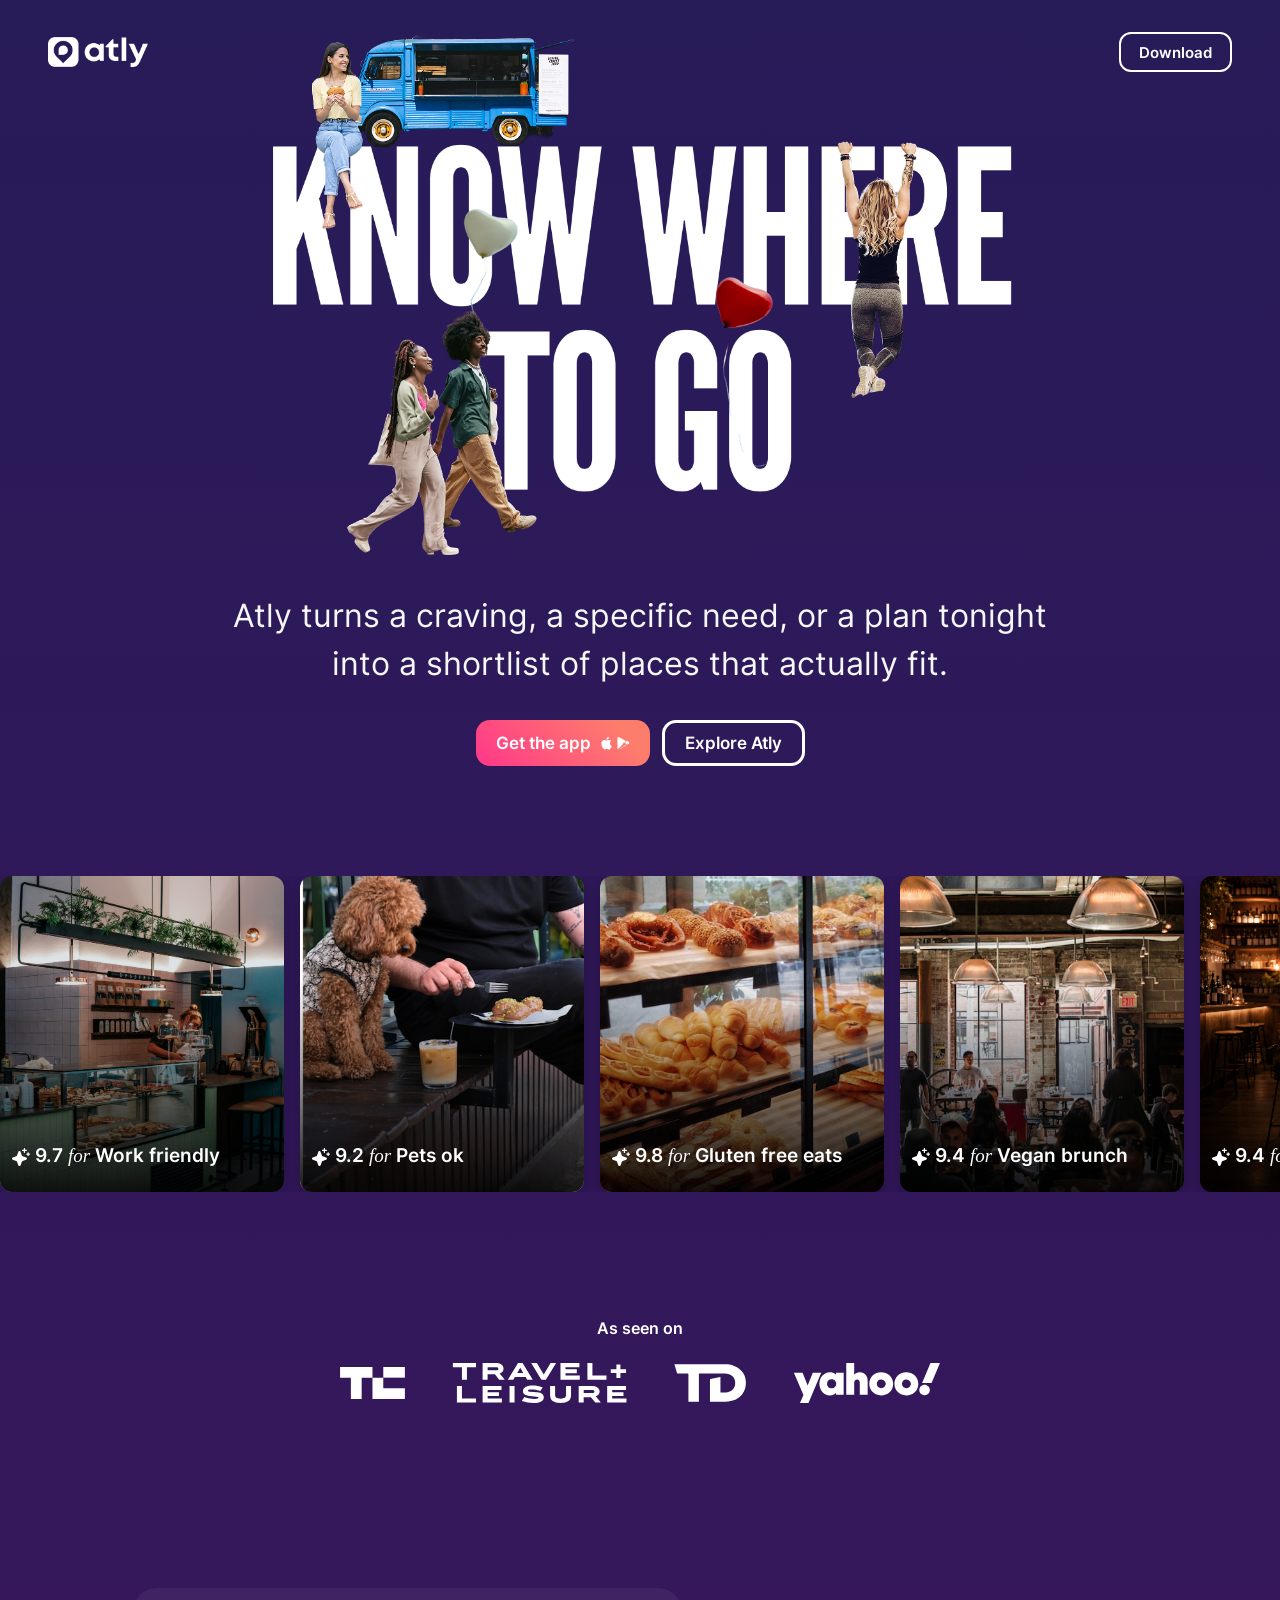
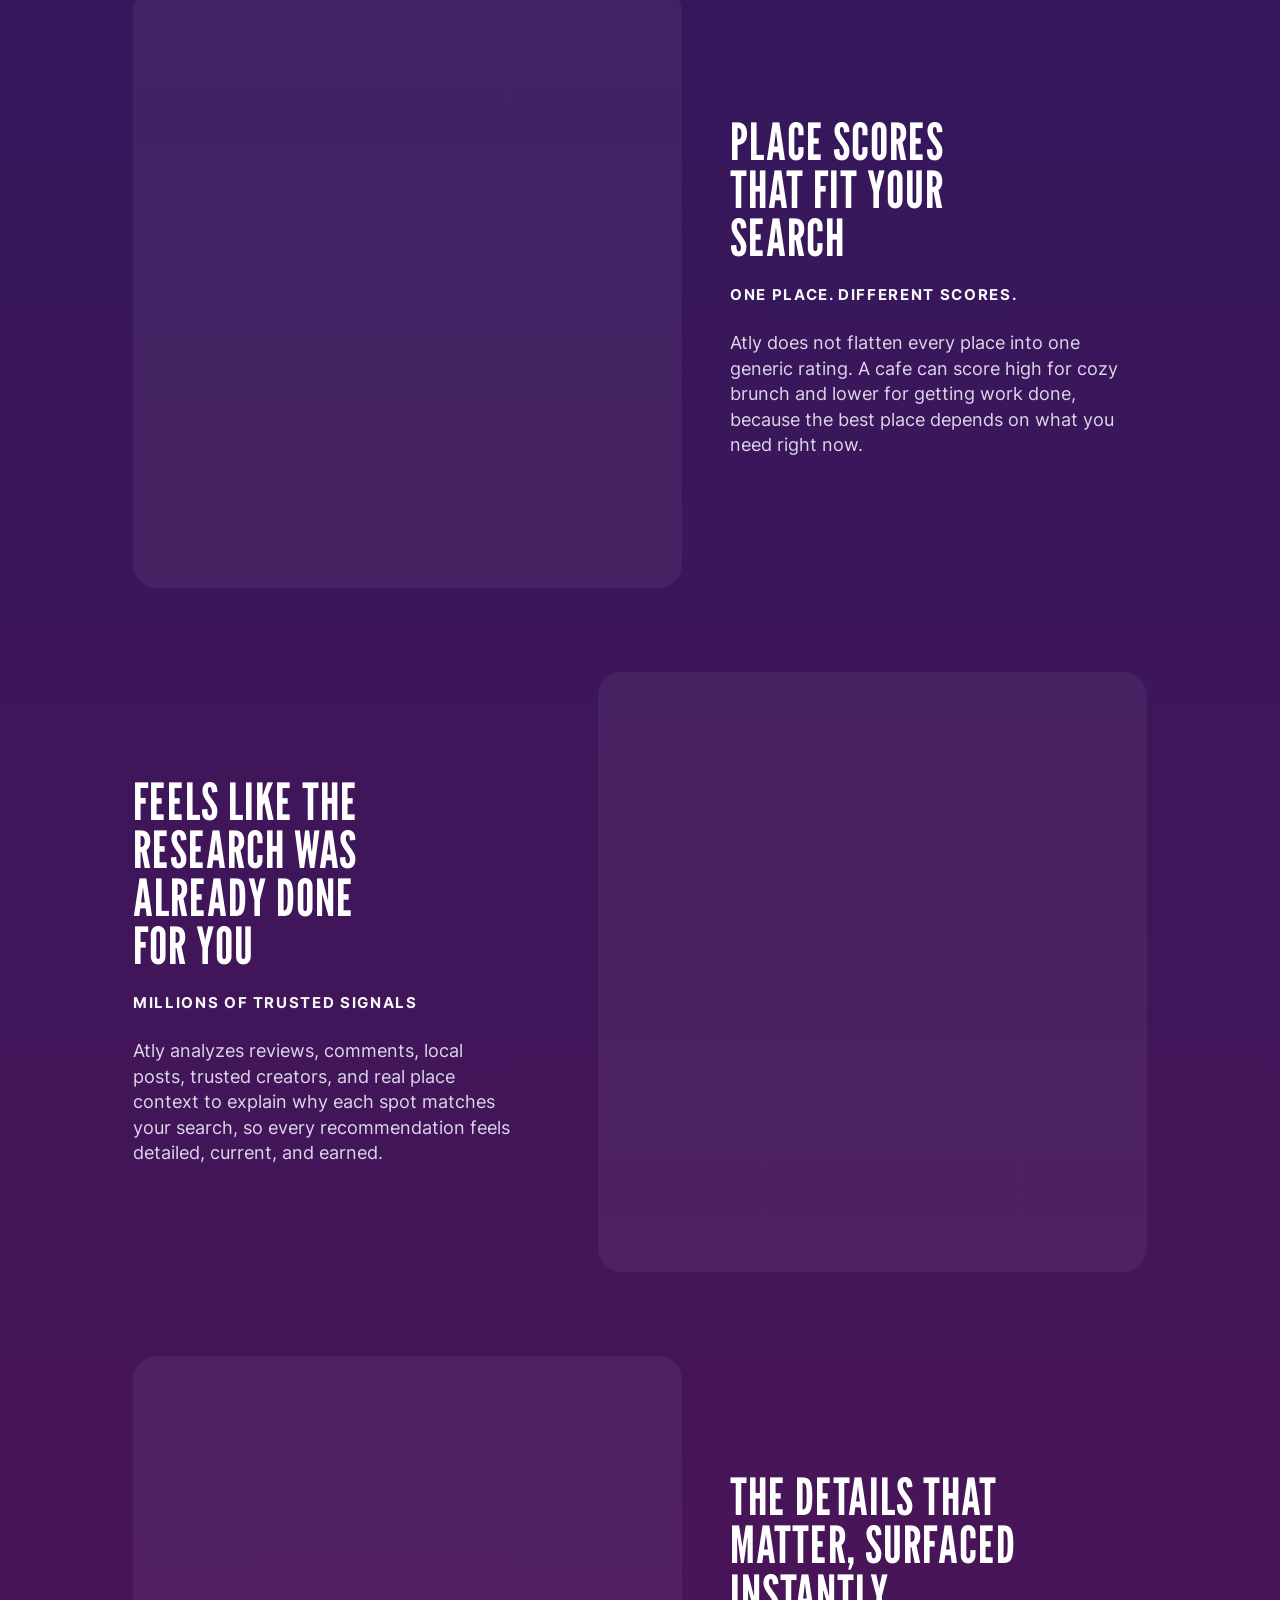
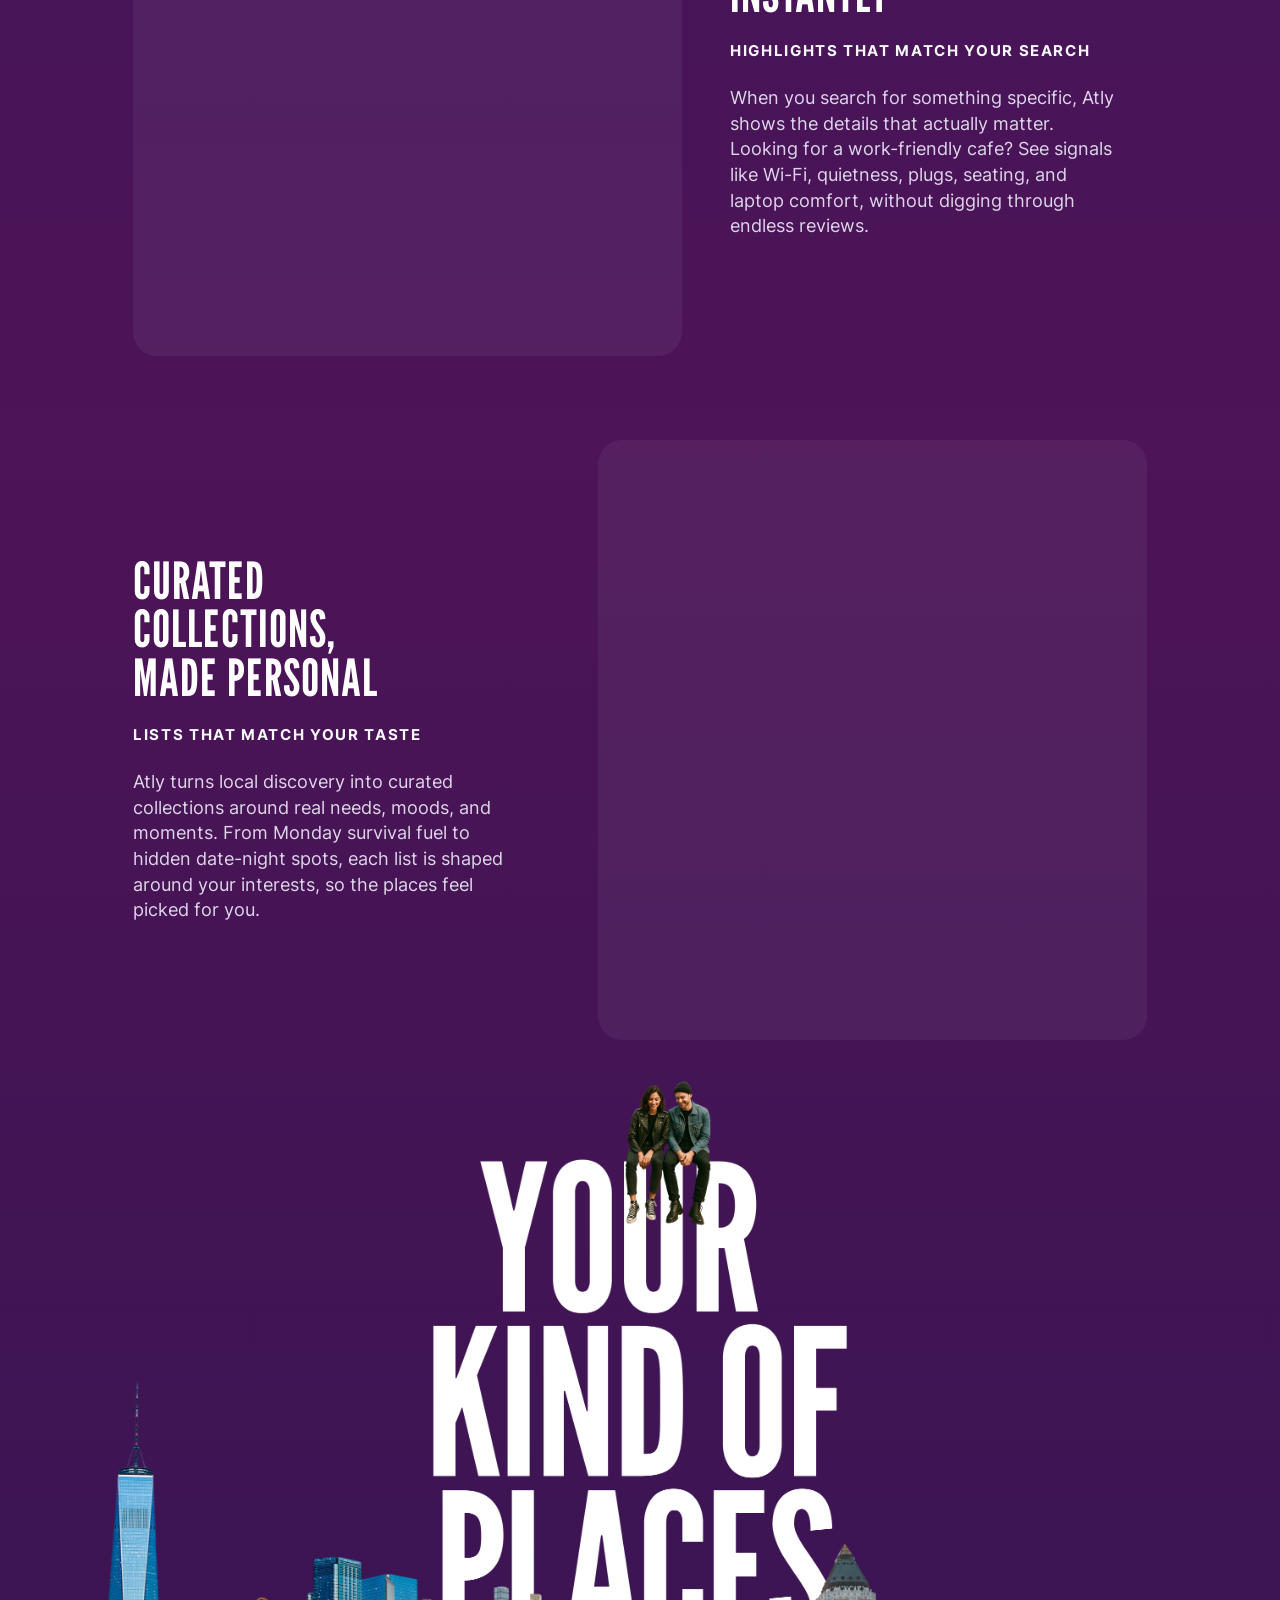
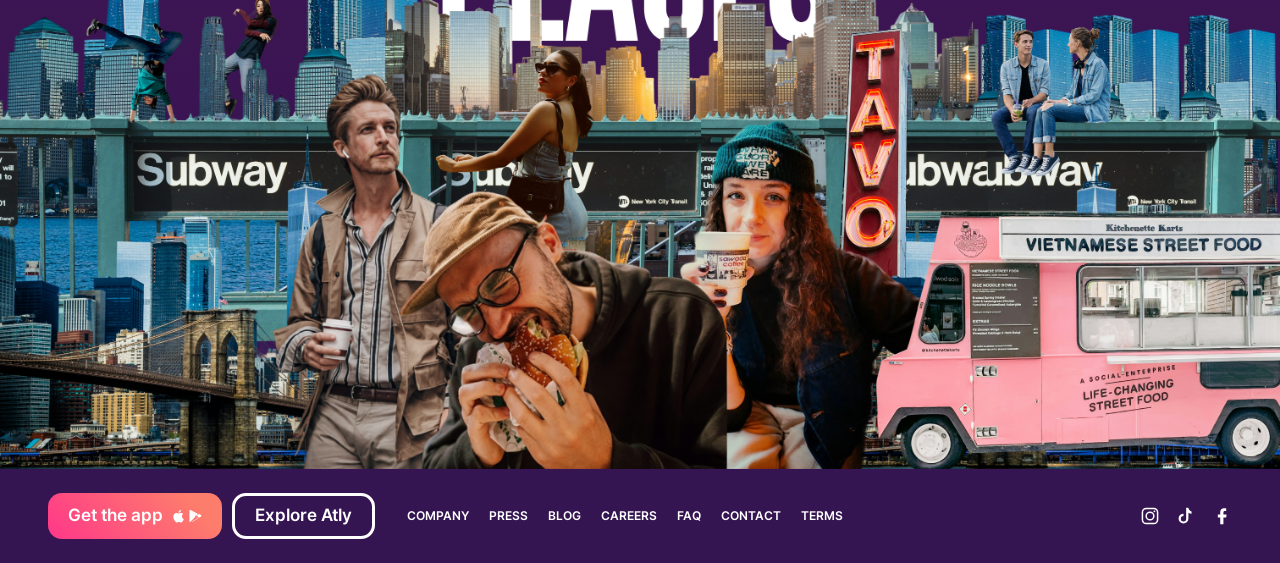
==== commit bce4b5ea: "update: new bottom section with full-width collage image - Replace old closing section (heading imag" ====
--- a/landing.html
+++ b/landing.html
@@ -224,20 +224,15 @@
     </section>
 
     <section class="closing" aria-labelledby="closing-title">
-      <div class="closing__inner">
-        <h2 id="closing-title" class="sr-only">Your kind of places</h2>
-        <img
-          class="closing__heading-image"
-          src="assets/FooterCollage.png"
-          alt=""
-          aria-hidden="true"
-        >
-
-        <p class="closing__copy">
-          Atly turns a craving, a specific need,<br>or a plan tonight into a shortlist of<br>places that actually fit.
-        </p>
-
-        <div class="hero__actions" aria-label="Closing actions">
+      <h2 id="closing-title" class="sr-only">Your kind of places</h2>
+      <img
+        class="closing__collage"
+        src="assets/Bottom-image.png"
+        alt="Collage of city scenes, street food, and people exploring places"
+      >
+
+      <footer class="site-footer">
+        <div class="footer__cta" aria-label="Closing actions">
           <a class="button button-primary" href="https://apps.apple.com/us/app/atly-know-where-to-go/id1449597018">
             <span>Get the app</span>
             <span class="store-icons" aria-hidden="true">
@@ -255,47 +250,34 @@
           </a>
         </div>
 
-        <div class="subscriber-proof">
-          <div class="subscriber-proof__avatars" aria-hidden="true">
-            <img src="assets/figma/avatar-1.png" alt="">
-            <img src="assets/figma/avatar-2.png" alt="">
-            <img src="assets/figma/avatar-3.png" alt="">
-            <img src="assets/figma/avatar-4.png" alt="">
-            <img src="assets/figma/avatar-5.png" alt="">
-          </div>
-          <p>117 new subscribers today</p>
-        </div>
-
-        <footer class="site-footer">
-          <nav class="footer-links" aria-label="Footer">
-            <a href="https://www.atly.com/">Company</a>
-            <a href="https://www.atly.com/news">Press</a>
-            <a href="https://www.atly.com/blog">Blog</a>
-            <a href="https://www.atly.com/careers">Careers</a>
-            <a href="#faq">FAQ</a>
-            <a href="https://www.atly.com/contact-us">Contact</a>
-            <a href="https://www.atly.com/terms-of-use">Terms</a>
-          </nav>
-
-          <div class="footer-social" aria-label="Social links">
-            <a href="https://www.instagram.com/atly/" aria-label="Atly on Instagram">
-              <svg viewBox="0 0 24 24" role="presentation">
-                <path d="M7.5 2h9A5.5 5.5 0 0 1 22 7.5v9a5.5 5.5 0 0 1-5.5 5.5h-9A5.5 5.5 0 0 1 2 16.5v-9A5.5 5.5 0 0 1 7.5 2Zm0 1.8A3.7 3.7 0 0 0 3.8 7.5v9a3.7 3.7 0 0 0 3.7 3.7h9a3.7 3.7 0 0 0 3.7-3.7v-9a3.7 3.7 0 0 0-3.7-3.7Zm9.8 1.5a1.1 1.1 0 1 1 0 2.2 1.1 1.1 0 0 1 0-2.2ZM12 6.5A5.5 5.5 0 1 1 6.5 12 5.5 5.5 0 0 1 12 6.5Zm0 1.8A3.7 3.7 0 1 0 15.7 12 3.7 3.7 0 0 0 12 8.3Z" fill="currentColor"/>
-              </svg>
-            </a>
-            <a href="https://www.tiktok.com/@atlyofficial" aria-label="Atly on TikTok">
-              <svg viewBox="0 0 24 24" role="presentation">
-                <path d="M14.8 2c.4 2.2 1.7 3.8 3.9 4.5v2.8a7.5 7.5 0 0 1-3.8-1.1v6.9A5.9 5.9 0 1 1 9 9.2v2.9a3.2 3.2 0 1 0 3.2 3.2V2h2.6Z" fill="currentColor"/>
-              </svg>
-            </a>
-            <a href="https://www.facebook.com/atlyofficial" aria-label="Atly on Facebook">
-              <svg viewBox="0 0 24 24" role="presentation">
-                <path d="M13.7 22v-8.3H17l.5-3.6h-3.8V7.8c0-1 .3-1.8 1.8-1.8H17V2.7c-.3 0-1.4-.1-2.7-.1-2.6 0-4.4 1.6-4.4 4.6v2.9H7v3.6h2.9V22h3.8Z" fill="currentColor"/>
-              </svg>
-            </a>
-          </div>
-        </footer>
-      </div>
+        <nav class="footer-links" aria-label="Footer">
+          <a href="https://www.atly.com/">Company</a>
+          <a href="https://www.atly.com/news">Press</a>
+          <a href="https://www.atly.com/blog">Blog</a>
+          <a href="https://www.atly.com/careers">Careers</a>
+          <a href="#faq">FAQ</a>
+          <a href="https://www.atly.com/contact-us">Contact</a>
+          <a href="https://www.atly.com/terms-of-use">Terms</a>
+        </nav>
+
+        <div class="footer-social" aria-label="Social links">
+          <a href="https://www.instagram.com/atly/" aria-label="Atly on Instagram">
+            <svg viewBox="0 0 24 24" role="presentation">
+              <path d="M7.5 2h9A5.5 5.5 0 0 1 22 7.5v9a5.5 5.5 0 0 1-5.5 5.5h-9A5.5 5.5 0 0 1 2 16.5v-9A5.5 5.5 0 0 1 7.5 2Zm0 1.8A3.7 3.7 0 0 0 3.8 7.5v9a3.7 3.7 0 0 0 3.7 3.7h9a3.7 3.7 0 0 0 3.7-3.7v-9a3.7 3.7 0 0 0-3.7-3.7Zm9.8 1.5a1.1 1.1 0 1 1 0 2.2 1.1 1.1 0 0 1 0-2.2ZM12 6.5A5.5 5.5 0 1 1 6.5 12 5.5 5.5 0 0 1 12 6.5Zm0 1.8A3.7 3.7 0 1 0 15.7 12 3.7 3.7 0 0 0 12 8.3Z" fill="currentColor"/>
+            </svg>
+          </a>
+          <a href="https://www.tiktok.com/@atlyofficial" aria-label="Atly on TikTok">
+            <svg viewBox="0 0 24 24" role="presentation">
+              <path d="M14.8 2c.4 2.2 1.7 3.8 3.9 4.5v2.8a7.5 7.5 0 0 1-3.8-1.1v6.9A5.9 5.9 0 1 1 9 9.2v2.9a3.2 3.2 0 1 0 3.2 3.2V2h2.6Z" fill="currentColor"/>
+            </svg>
+          </a>
+          <a href="https://www.facebook.com/atlyofficial" aria-label="Atly on Facebook">
+            <svg viewBox="0 0 24 24" role="presentation">
+              <path d="M13.7 22v-8.3H17l.5-3.6h-3.8V7.8c0-1 .3-1.8 1.8-1.8H17V2.7c-.3 0-1.4-.1-2.7-.1-2.6 0-4.4 1.6-4.4 4.6v2.9H7v3.6h2.9V22h3.8Z" fill="currentColor"/>
+            </svg>
+          </a>
+        </div>
+      </footer>
     </section>
   </main>
 
--- a/styles.css
+++ b/styles.css
@@ -304,22 +304,13 @@
   height: auto;
 }
 
-.hero__copy,
-.closing__copy {
+.hero__copy {
   margin: 0;
   color: var(--copy);
   font-size: var(--hero-copy-size);
   line-height: 1.5;
   text-align: center;
-}
-
-.hero__copy {
   width: min(900px, 100%);
-}
-
-.closing__copy {
-  width: min(600px, 100%);
-  font-size: 28px;
 }
 
 .hero__actions {
@@ -568,82 +559,36 @@
   line-height: 1.42;
 }
 
-.closing__inner {
-  display: grid;
-  justify-items: center;
-  align-content: start;
-  gap: clamp(20px, 3vh, 36px);
-  width: 100%;
-  max-width: none;
-  margin: 0;
-  padding: 48px 64px 0;
-  box-sizing: border-box;
-}
-
-.closing__inner > .site-footer {
-  justify-self: stretch;
-  width: auto;
-  margin: 0 -64px;
-  box-sizing: border-box;
-}
-
 .closing {
   margin-top: 0;
   min-height: auto;
-}
-
-.closing__heading-image {
-  width: min(496px, calc(100vw - 128px));
+  width: 100%;
+  max-width: none;
+  padding: 0;
+}
+
+.closing__collage {
+  width: 100%;
   height: auto;
+  display: block;
+}
+
+.site-footer {
+  display: flex;
+  flex-wrap: wrap;
+  align-items: center;
+  justify-content: space-between;
+  gap: 16px 32px;
   margin: 0;
-}
-
-.subscriber-proof {
-  display: flex;
-  align-items: center;
-  gap: 8px;
-  margin: 0;
-  color: var(--copy);
-  font-size: 13px;
-  font-weight: 500;
-  line-height: 1.5;
-}
-
-.subscriber-proof p {
-  margin: 0;
-}
-
-.subscriber-proof__avatars {
-  display: flex;
-  align-items: center;
-}
-
-.subscriber-proof__avatars img {
-  width: 18px;
-  height: 18px;
-  border: 1px solid #442167;
-  border-radius: 999px;
-  margin-left: -7px;
-}
-
-.subscriber-proof__avatars img:first-child {
-  margin-left: 0;
-}
-
-.site-footer {
-  display: flex;
-  flex-wrap: wrap;
-  align-items: center;
-  justify-content: space-between;
-  gap: 24px 32px;
-  margin: 0;
-  padding: 96px 48px calc(48px + env(safe-area-inset-bottom, 0px));
+  padding: 24px 48px calc(24px + env(safe-area-inset-bottom, 0px));
   box-sizing: border-box;
 }
 
-.closing .hero__actions {
-  padding-top: 0;
-  margin: 0;
+.footer__cta {
+  display: flex;
+  align-items: center;
+  gap: 10px;
+  flex: 0 0 auto;
 }
 
 .footer-links {
@@ -812,14 +757,6 @@
     gap: 16px;
   }
 
-  .closing__inner {
-    width: 100%;
-    max-width: none;
-    margin: 0;
-    padding: 32px 20px 0;
-    gap: 20px;
-  }
-
   .site-header {
     width: 100%;
     max-width: none;
@@ -888,8 +825,7 @@
     margin-inline: auto;
   }
 
-  .hero__copy,
-  .closing__copy {
+  .hero__copy {
     width: min(360px, 100%);
     font-size: 20px;
   }
@@ -968,31 +904,16 @@
     font-size: 14px;
   }
 
-  .closing__heading-image {
-    width: min(320px, calc(100vw - 44px));
-    margin-bottom: 14px;
-  }
-
-  .subscriber-proof {
-    font-size: 11px;
-    margin-top: 10px;
-  }
-
-  .subscriber-proof__avatars img {
-    width: 16px;
-    height: 16px;
-  }
-
-  .closing__inner > .site-footer {
-    margin: 0 -20px;
-  }
-
   .site-footer {
     flex-direction: column;
     align-items: center;
     justify-content: center;
     gap: 20px;
-    padding: 28px 20px calc(40px + env(safe-area-inset-bottom, 0px));
+    padding: 20px 20px calc(32px + env(safe-area-inset-bottom, 0px));
+  }
+
+  .footer__cta {
+    order: -1;
   }
 
   .footer-links,
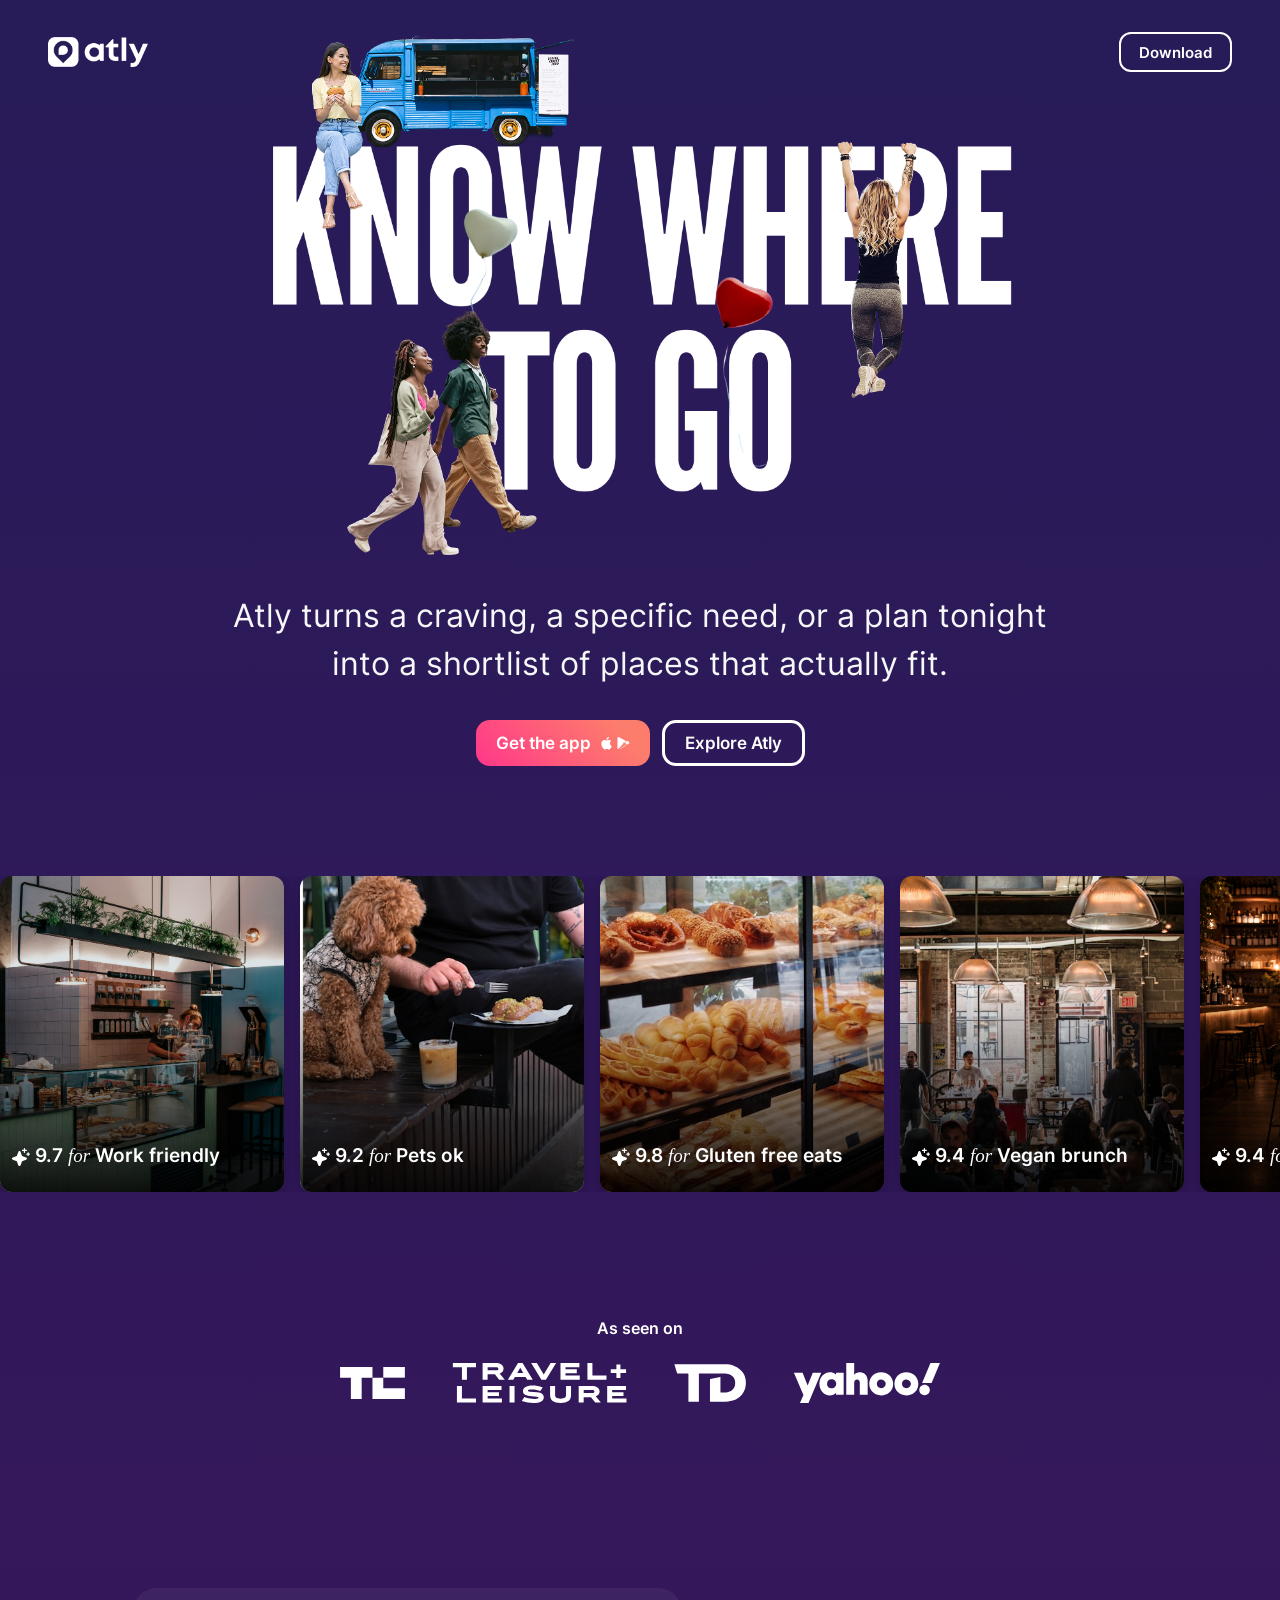
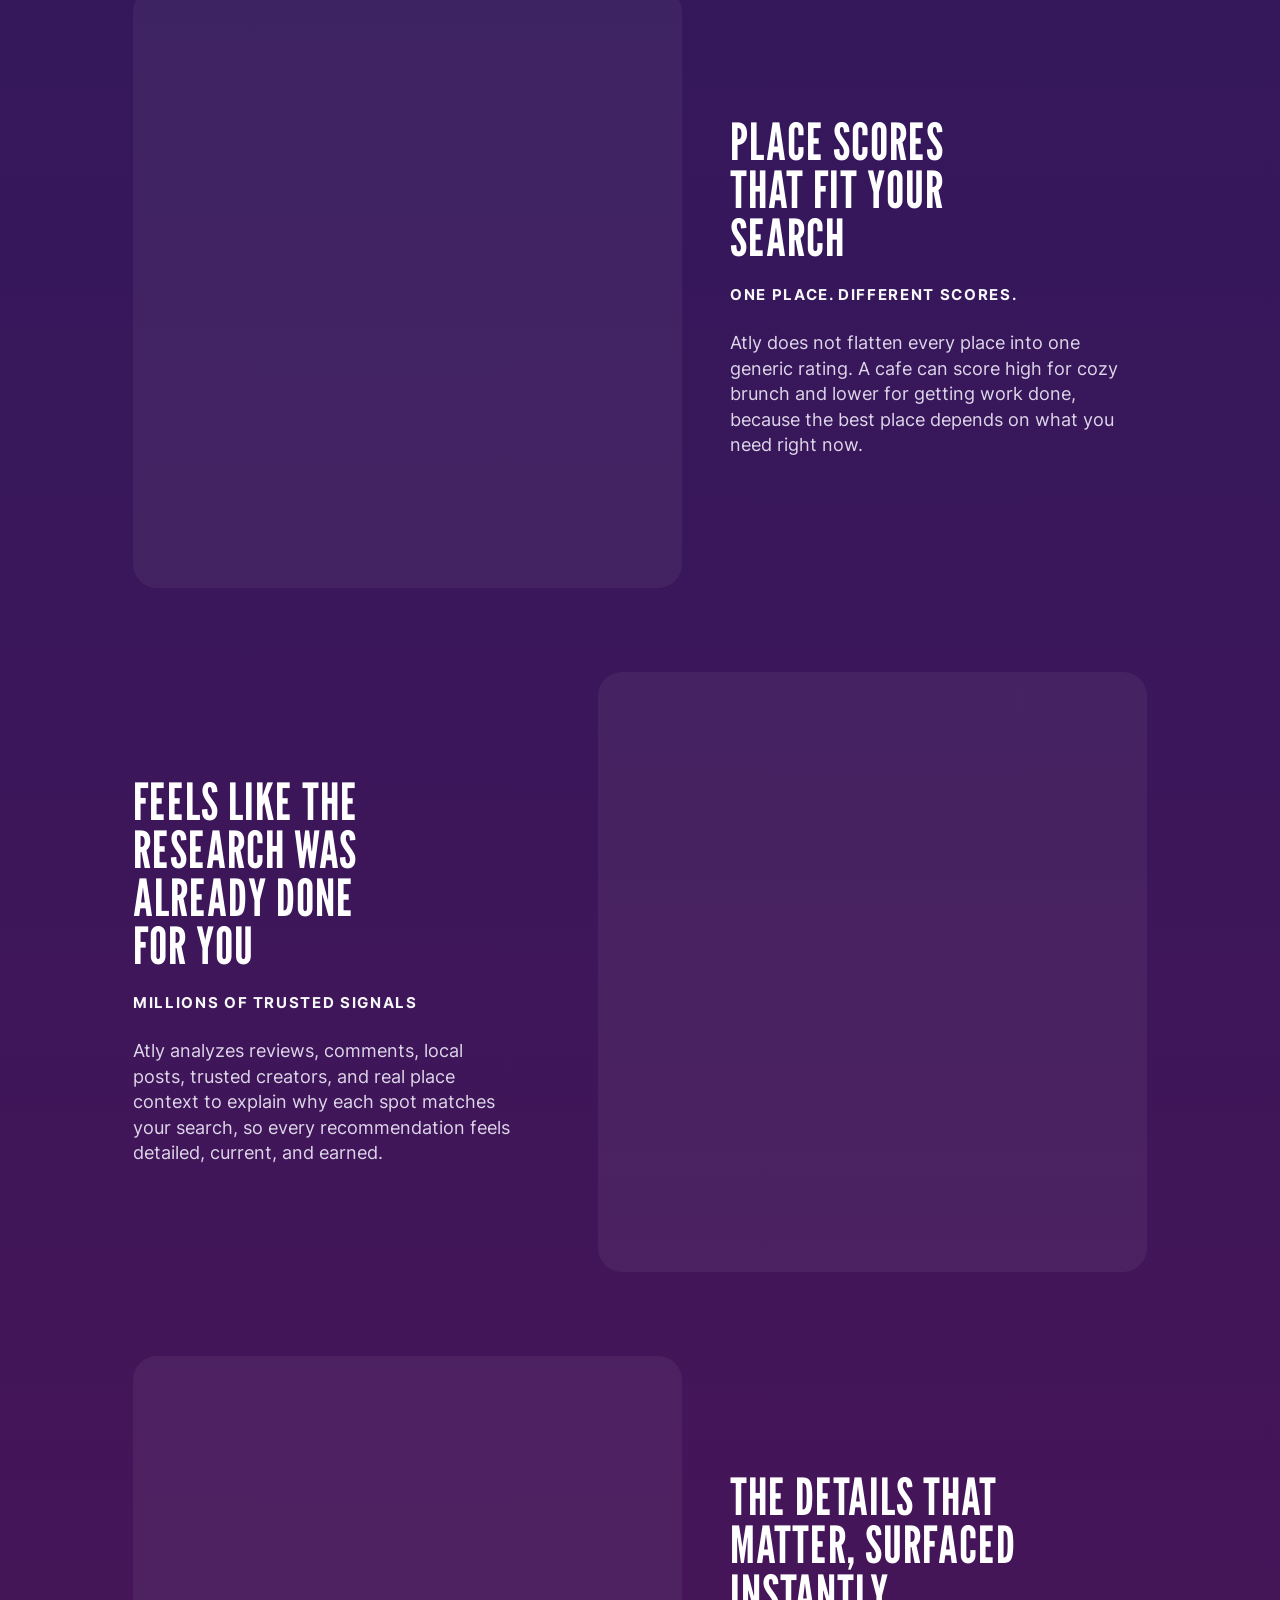
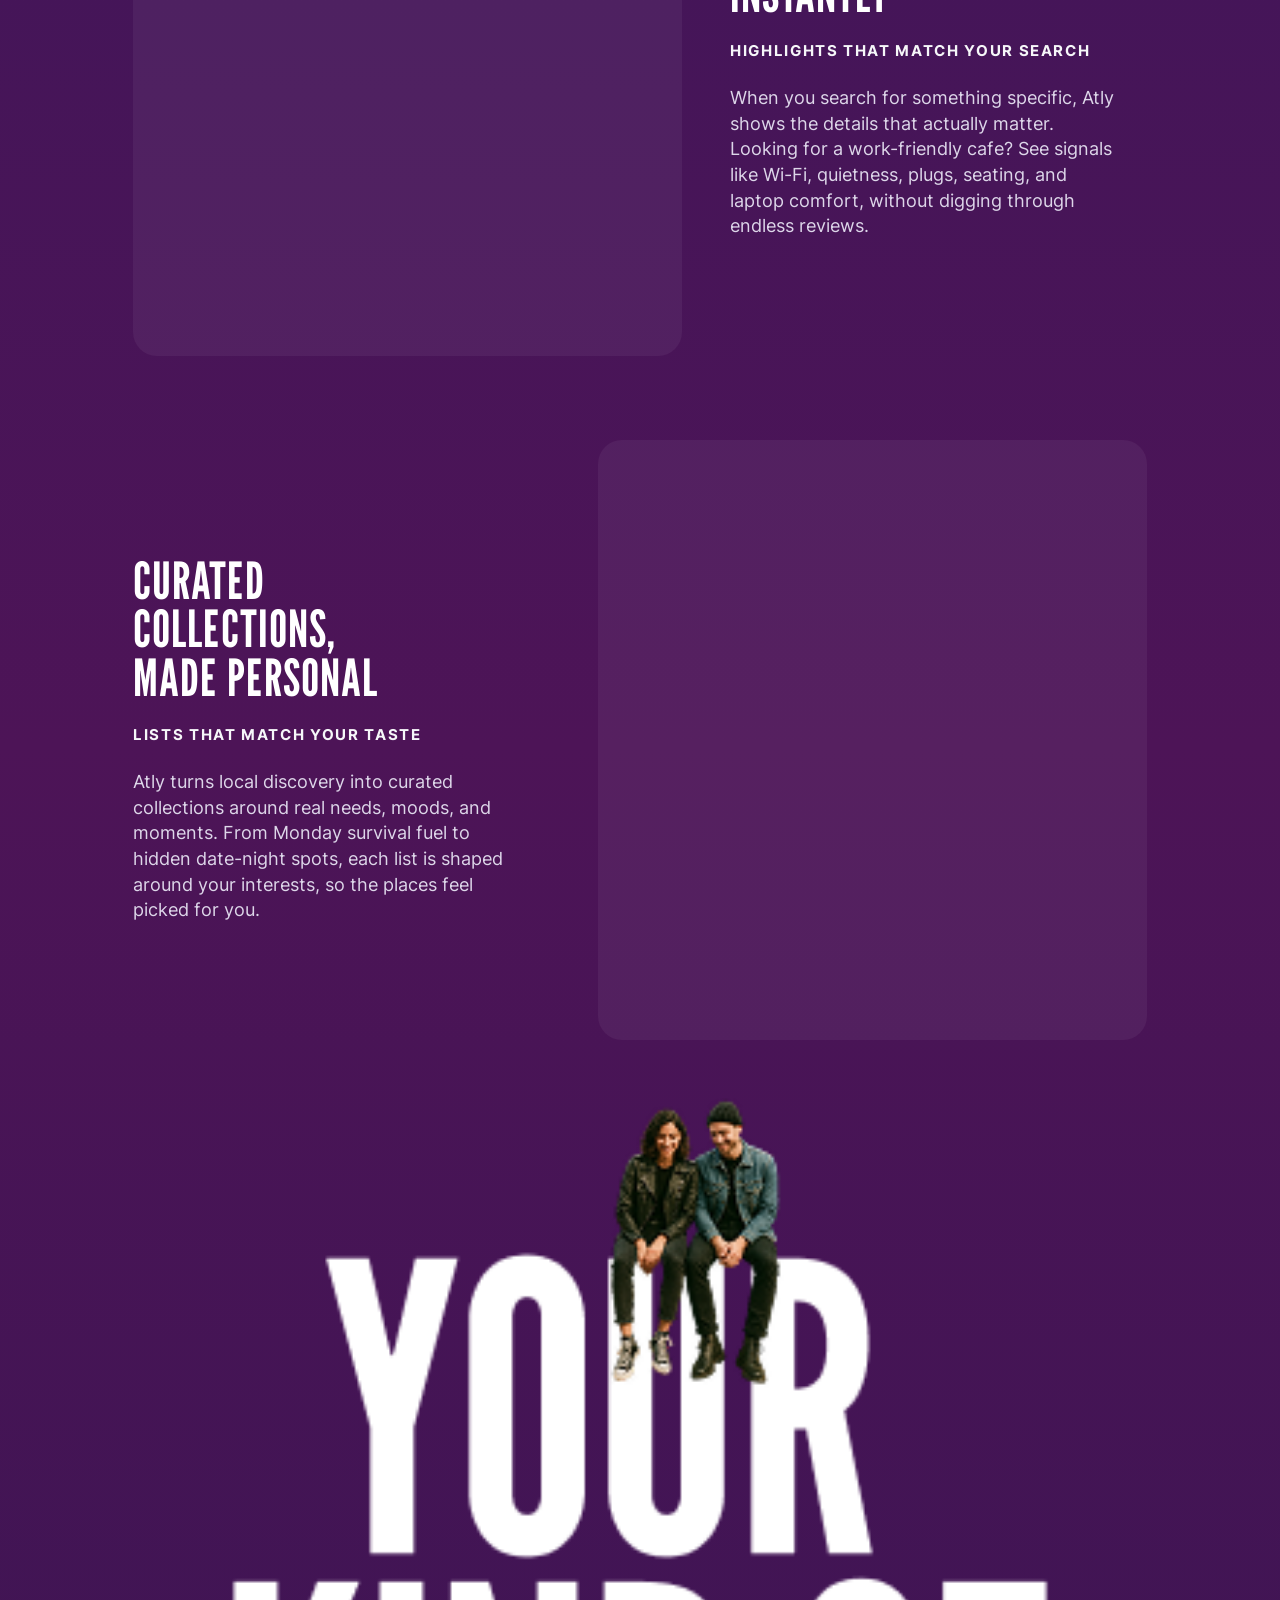
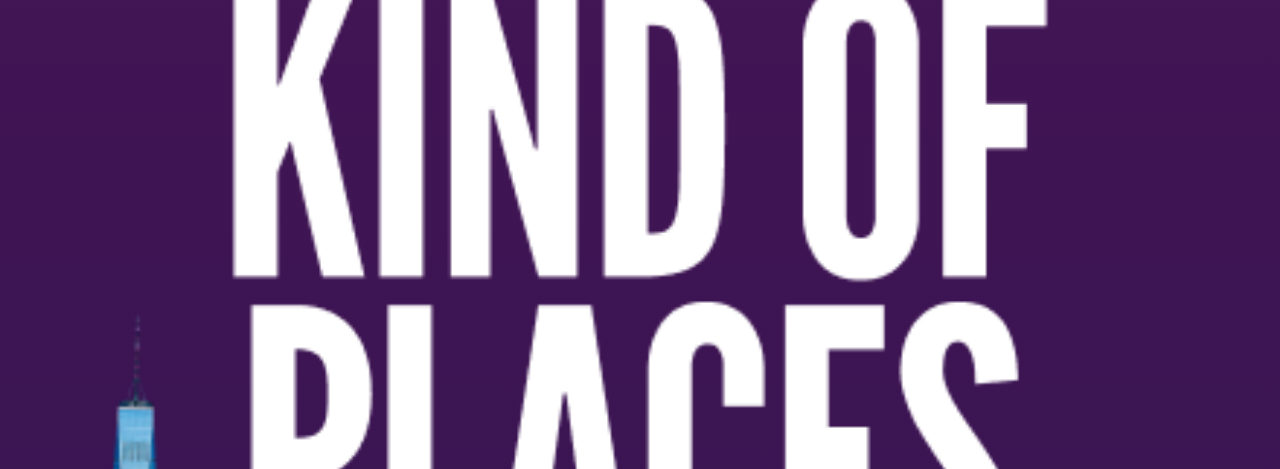
==== commit 7bb7e1f1: "update: use dedicated mobile bottom image via picture element - Add <picture> with mobile-specific M" ====
--- a/landing.html
+++ b/landing.html
@@ -225,11 +225,14 @@
 
     <section class="closing" aria-labelledby="closing-title">
       <h2 id="closing-title" class="sr-only">Your kind of places</h2>
-      <img
-        class="closing__collage"
-        src="assets/Bottom-image.png"
-        alt="Collage of city scenes, street food, and people exploring places"
-      >
+      <picture>
+        <source media="(max-width: 720px)" srcset="assets/Mobileimagebottom.png">
+        <img
+          class="closing__collage"
+          src="assets/Bottom-image.png"
+          alt="Collage of city scenes, street food, and people exploring places"
+        >
+      </picture>
 
       <footer class="site-footer">
         <div class="footer__cta" aria-label="Closing actions">
--- a/styles.css
+++ b/styles.css
@@ -560,6 +560,7 @@
 }
 
 .closing {
+  position: relative;
   margin-top: 0;
   min-height: auto;
   width: 100%;
@@ -574,46 +575,80 @@
 }
 
 .site-footer {
+  position: absolute;
+  left: 0;
+  right: 0;
+  bottom: 0;
   display: flex;
   flex-wrap: wrap;
   align-items: center;
   justify-content: space-between;
-  gap: 16px 32px;
+  gap: 16px 24px;
   margin: 0;
-  padding: 24px 48px calc(24px + env(safe-area-inset-bottom, 0px));
+  padding: 20px 32px calc(20px + env(safe-area-inset-bottom, 0px));
   box-sizing: border-box;
 }
 
 .footer__cta {
   display: flex;
   align-items: center;
-  gap: 10px;
+  gap: 8px;
   flex: 0 0 auto;
 }
 
+.footer__cta .button {
+  min-height: 36px;
+  padding: 0 16px;
+  border-radius: 999px;
+  font-size: 11px;
+  text-transform: uppercase;
+  letter-spacing: 0.06em;
+  background: rgba(60, 20, 90, 0.7);
+  backdrop-filter: blur(12px);
+  -webkit-backdrop-filter: blur(12px);
+  border: none;
+}
+
+.footer__cta .button-primary {
+  background: rgba(60, 20, 90, 0.7);
+}
+
+.footer__cta .button-outline {
+  background: rgba(60, 20, 90, 0.7);
+  border: none;
+}
+
 .footer-links {
-  flex: 1 1 auto;
+  flex: 0 1 auto;
   min-width: 0;
   display: flex;
   flex-wrap: wrap;
   align-items: center;
-  gap: 12px 20px;
+  gap: 8px 16px;
   margin: 0;
-  padding: 0;
-  font-size: 12px;
+  padding: 10px 20px;
+  font-size: 11px;
   font-weight: 600;
   line-height: 1.44;
   text-transform: uppercase;
+  letter-spacing: 0.04em;
+  background: rgba(60, 20, 90, 0.7);
+  border-radius: 999px;
+  backdrop-filter: blur(12px);
+  -webkit-backdrop-filter: blur(12px);
 }
 
 .footer-social {
   display: flex;
-  flex-wrap: wrap;
   align-items: center;
   justify-content: flex-end;
-  gap: 12px 16px;
+  gap: 10px;
   margin: 0;
-  padding: 0;
+  padding: 8px 14px;
+  background: rgba(60, 20, 90, 0.7);
+  border-radius: 999px;
+  backdrop-filter: blur(12px);
+  -webkit-backdrop-filter: blur(12px);
 }
 
 .footer-social a {
@@ -622,8 +657,8 @@
 }
 
 .footer-social svg {
-  width: 20px;
-  height: 20px;
+  width: 22px;
+  height: 22px;
 }
 
 @media (min-width: 1024px) {
@@ -905,30 +940,35 @@
   }
 
   .site-footer {
-    flex-direction: column;
+    flex-direction: row;
     align-items: center;
-    justify-content: center;
-    gap: 20px;
-    padding: 20px 20px calc(32px + env(safe-area-inset-bottom, 0px));
+    justify-content: space-between;
+    gap: 8px;
+    padding: 10px 12px calc(10px + env(safe-area-inset-bottom, 0px));
   }
 
   .footer__cta {
-    order: -1;
-  }
-
-  .footer-links,
+    gap: 6px;
+  }
+
+  .footer__cta .button {
+    min-height: 30px;
+    padding: 0 10px;
+    font-size: 9px;
+  }
+
+  .footer-links {
+    display: none;
+  }
+
   .footer-social {
-    justify-content: center;
-  }
-
-  .footer-links {
-    font-size: 16px;
-    line-height: 1.44;
+    padding: 6px 10px;
+    gap: 6px;
   }
 
   .footer-social svg {
-    width: 18px;
-    height: 18px;
+    width: 16px;
+    height: 16px;
   }
 }
 
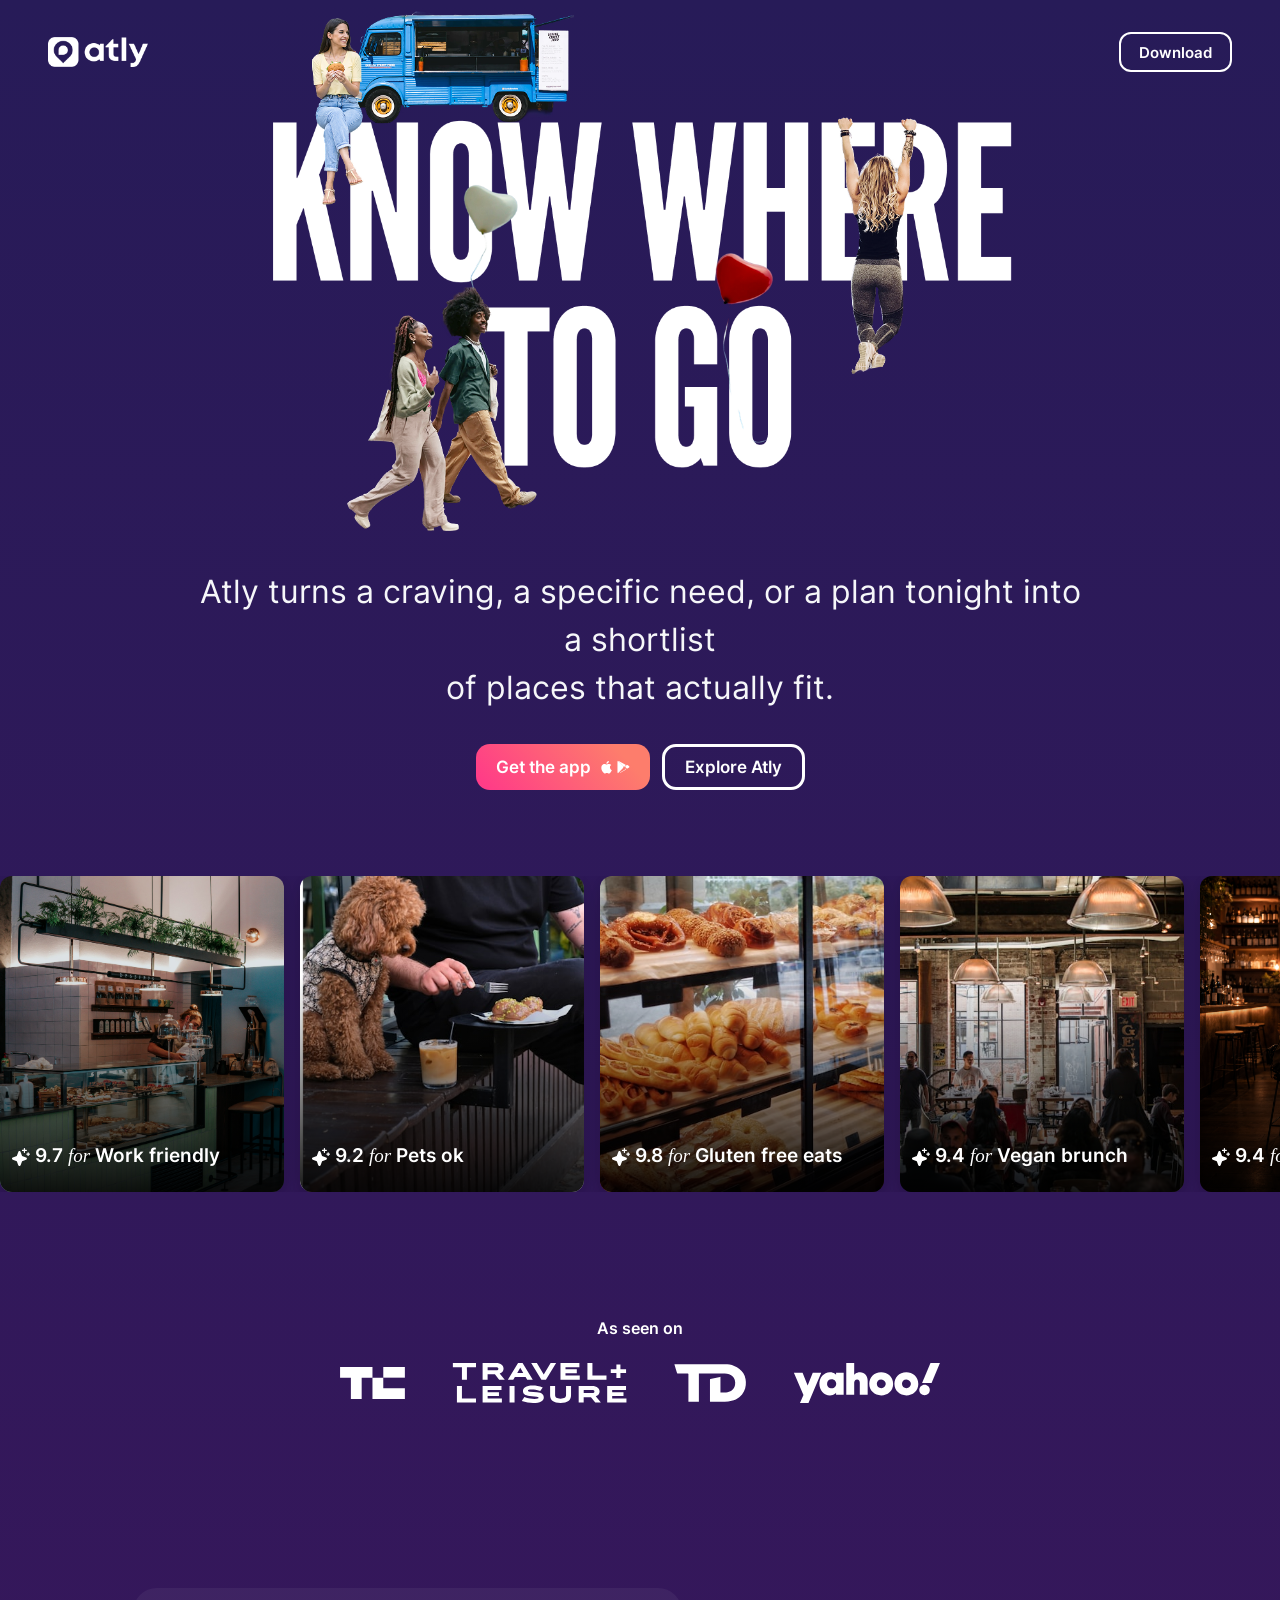
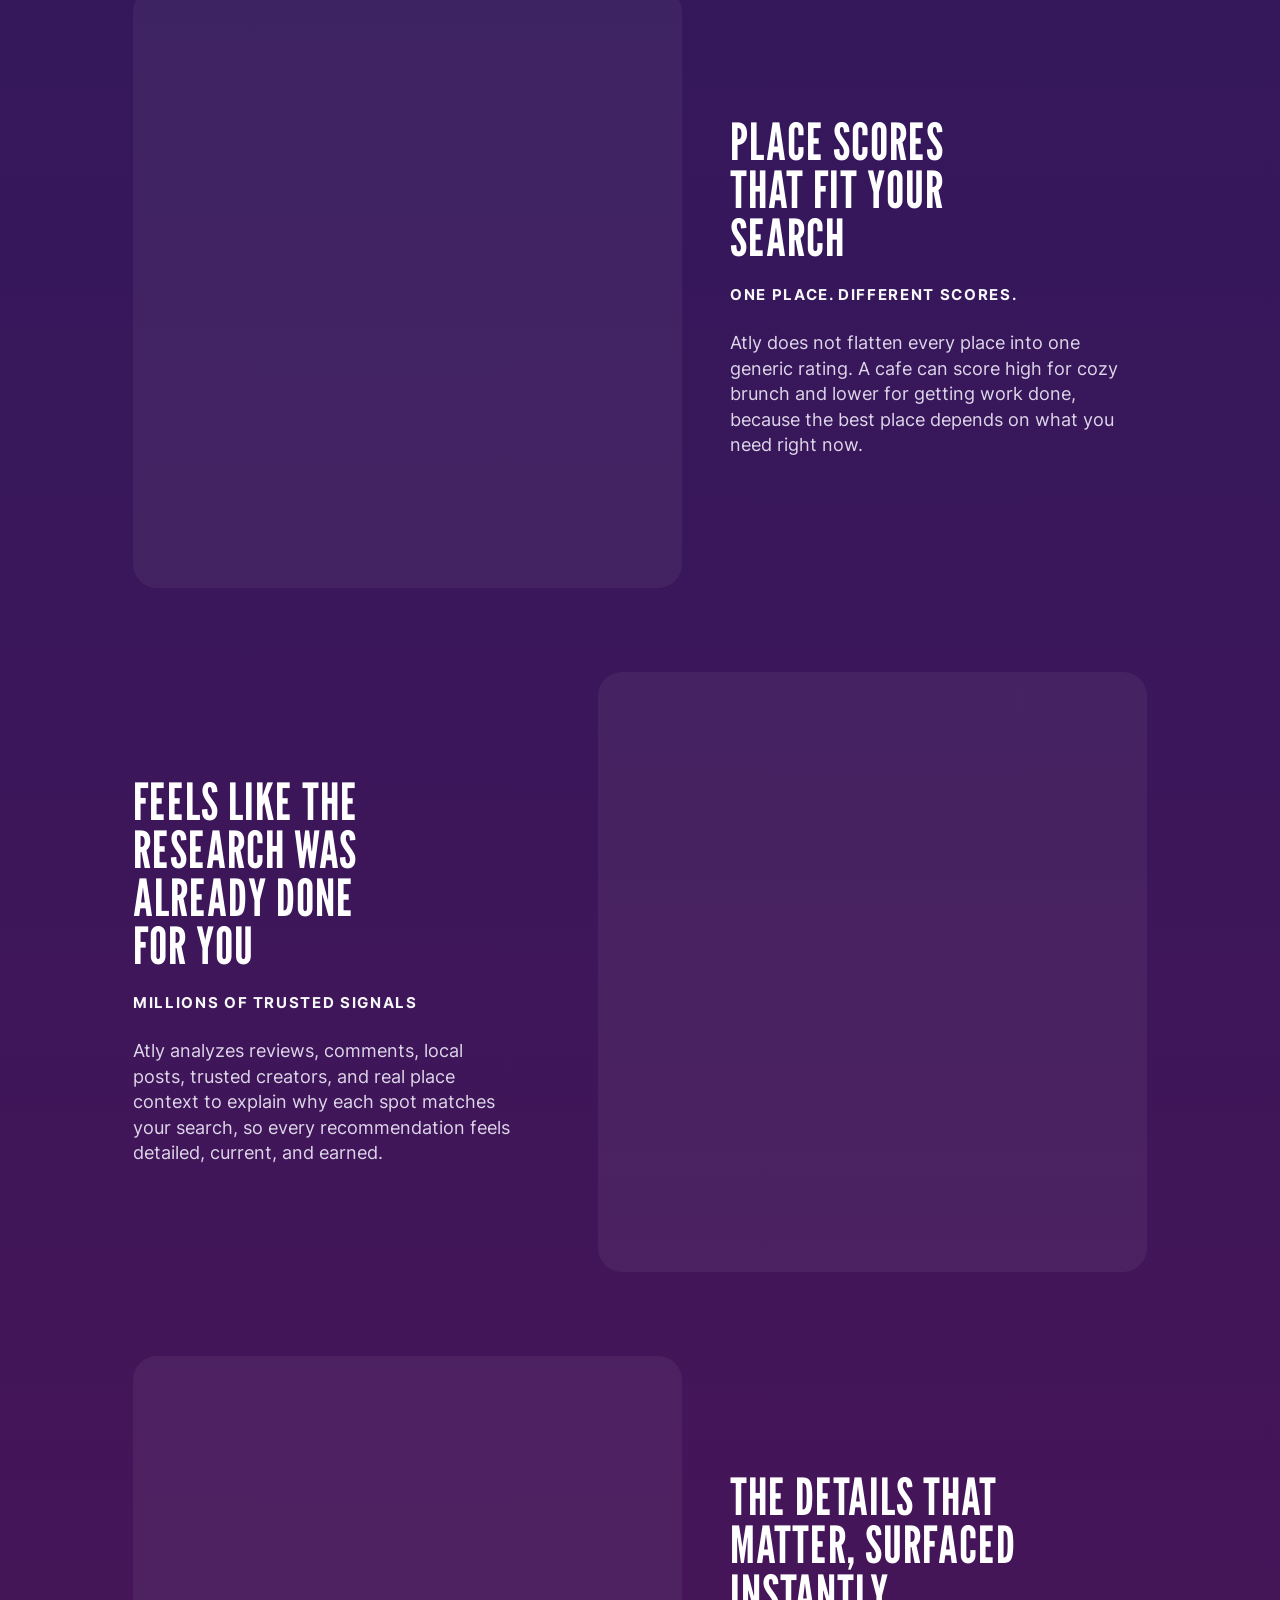
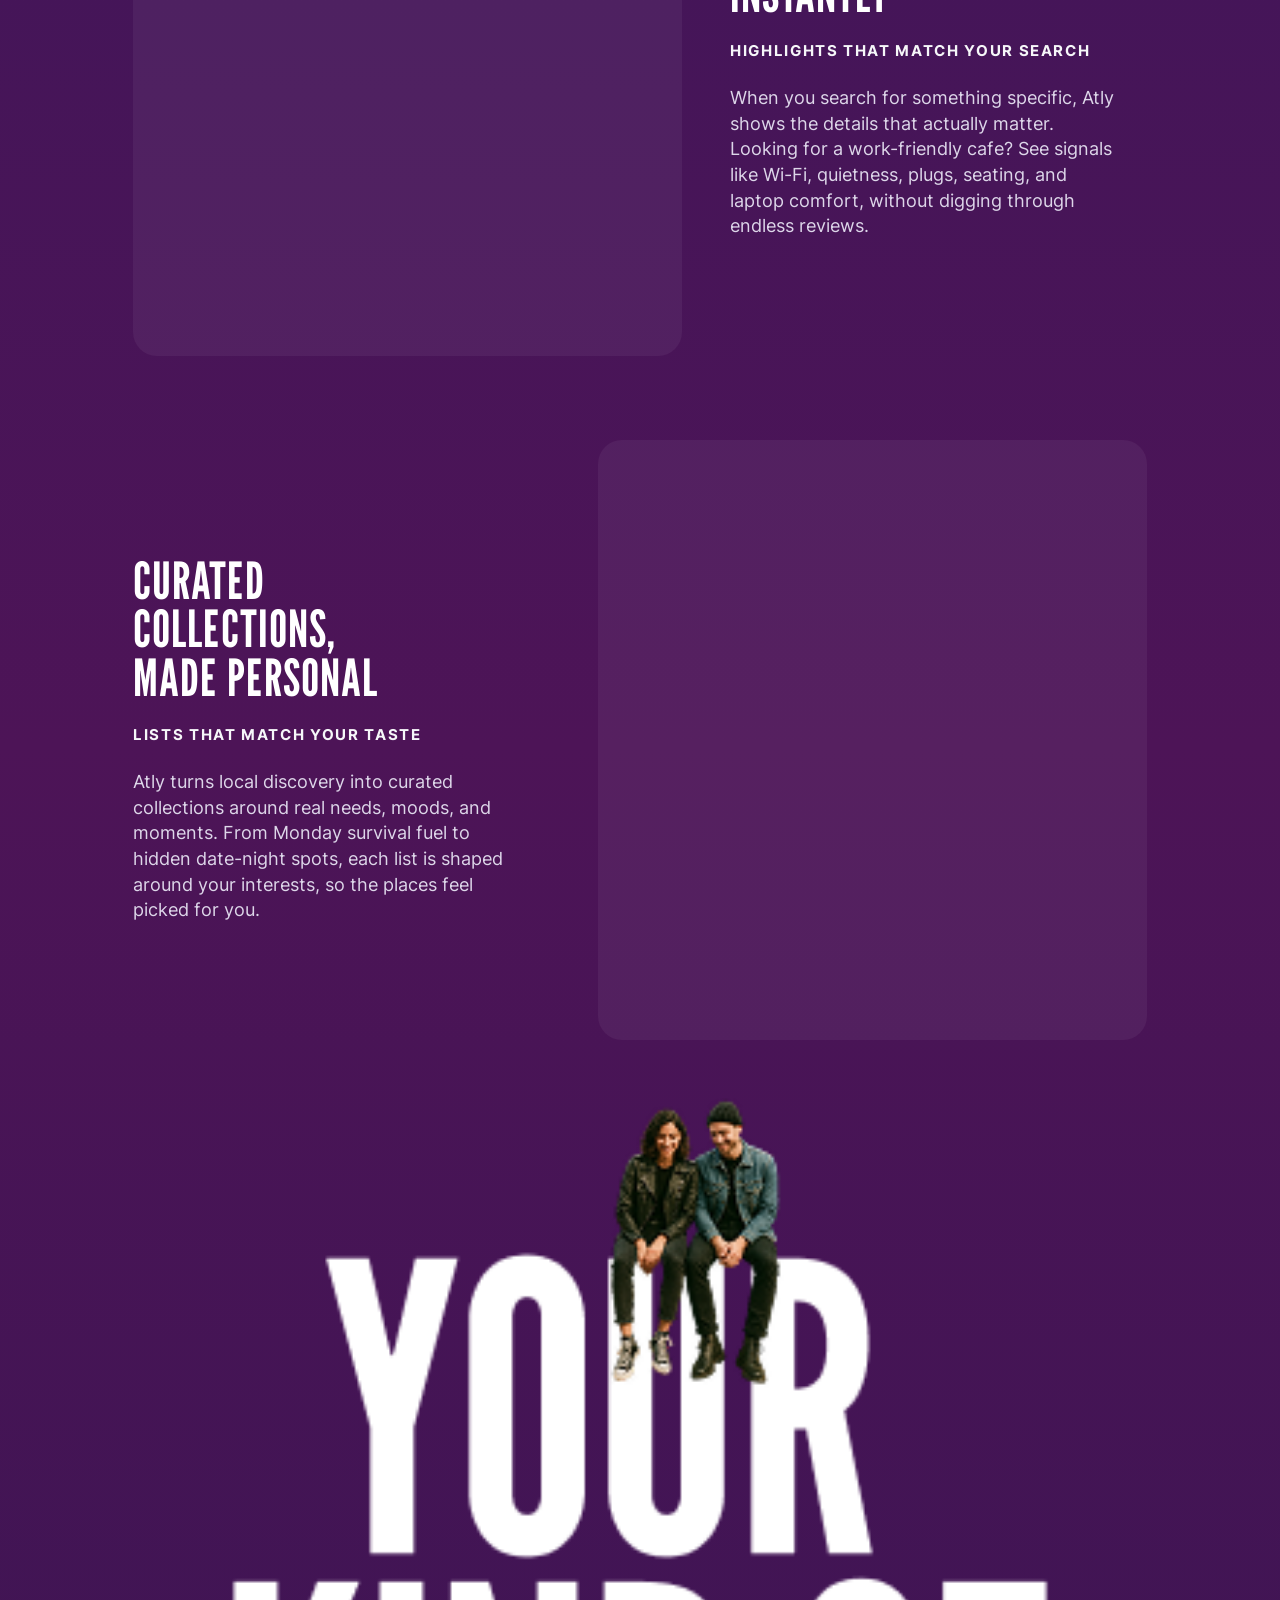
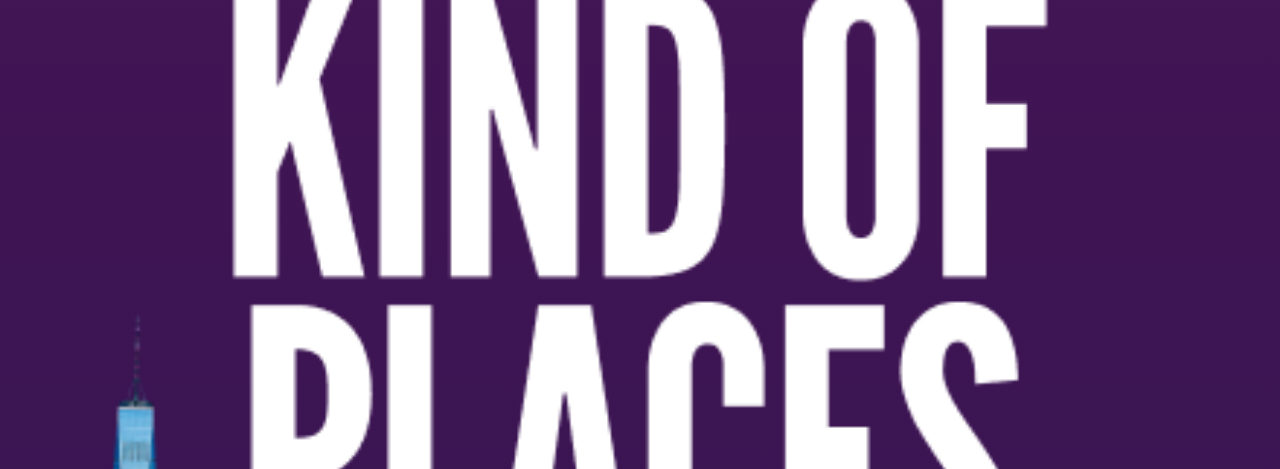
==== commit 4b1b1e28: "fix: mobile hero refinements - Hero image now takes 80vw width (was ~56vw) - Subtitle text reflows w" ====
--- a/landing.html
+++ b/landing.html
@@ -70,7 +70,7 @@
           </div>
 
           <p class="hero__copy">
-            Atly turns a craving, a specific need, or a plan tonight<br>into a shortlist of places that actually fit.
+            Atly turns a craving, a specific need,<br class="mobile-break"> or a plan tonight into a shortlist<br> of places that actually fit.
           </p>
 
           <div class="hero__actions" aria-label="Primary actions">
--- a/styles.css
+++ b/styles.css
@@ -313,6 +313,10 @@
   width: min(900px, 100%);
 }
 
+.mobile-break {
+  display: none;
+}
+
 .hero__actions {
   display: flex;
   flex-wrap: wrap;
@@ -854,27 +858,39 @@
   }
 
   .hero__heading-image {
-    width: min(420px, calc(100vw - 40px));
-    max-width: 100%;
+    width: 80vw;
+    max-width: 80vw;
     height: auto;
     margin-inline: auto;
   }
 
   .hero__copy {
-    width: min(360px, 100%);
-    font-size: 20px;
+    width: min(320px, 100%);
+    font-size: 17px;
+    line-height: 1.55;
+  }
+
+  .hero__copy br:not(.mobile-break) {
+    display: none;
+  }
+
+  .mobile-break {
+    display: block;
   }
 
   .hero__actions {
-    width: 100%;
-    display: grid;
-    grid-template-columns: minmax(0, 1fr) minmax(0, 1fr);
+    width: auto;
+    max-width: 280px;
+    display: flex;
+    flex-direction: row;
     gap: 10px;
   }
 
   .hero__actions .button {
     min-width: 0;
-    padding-inline: 8px;
+    min-height: 42px;
+    padding: 0 16px;
+    font-size: 13px;
     white-space: nowrap;
   }
 
